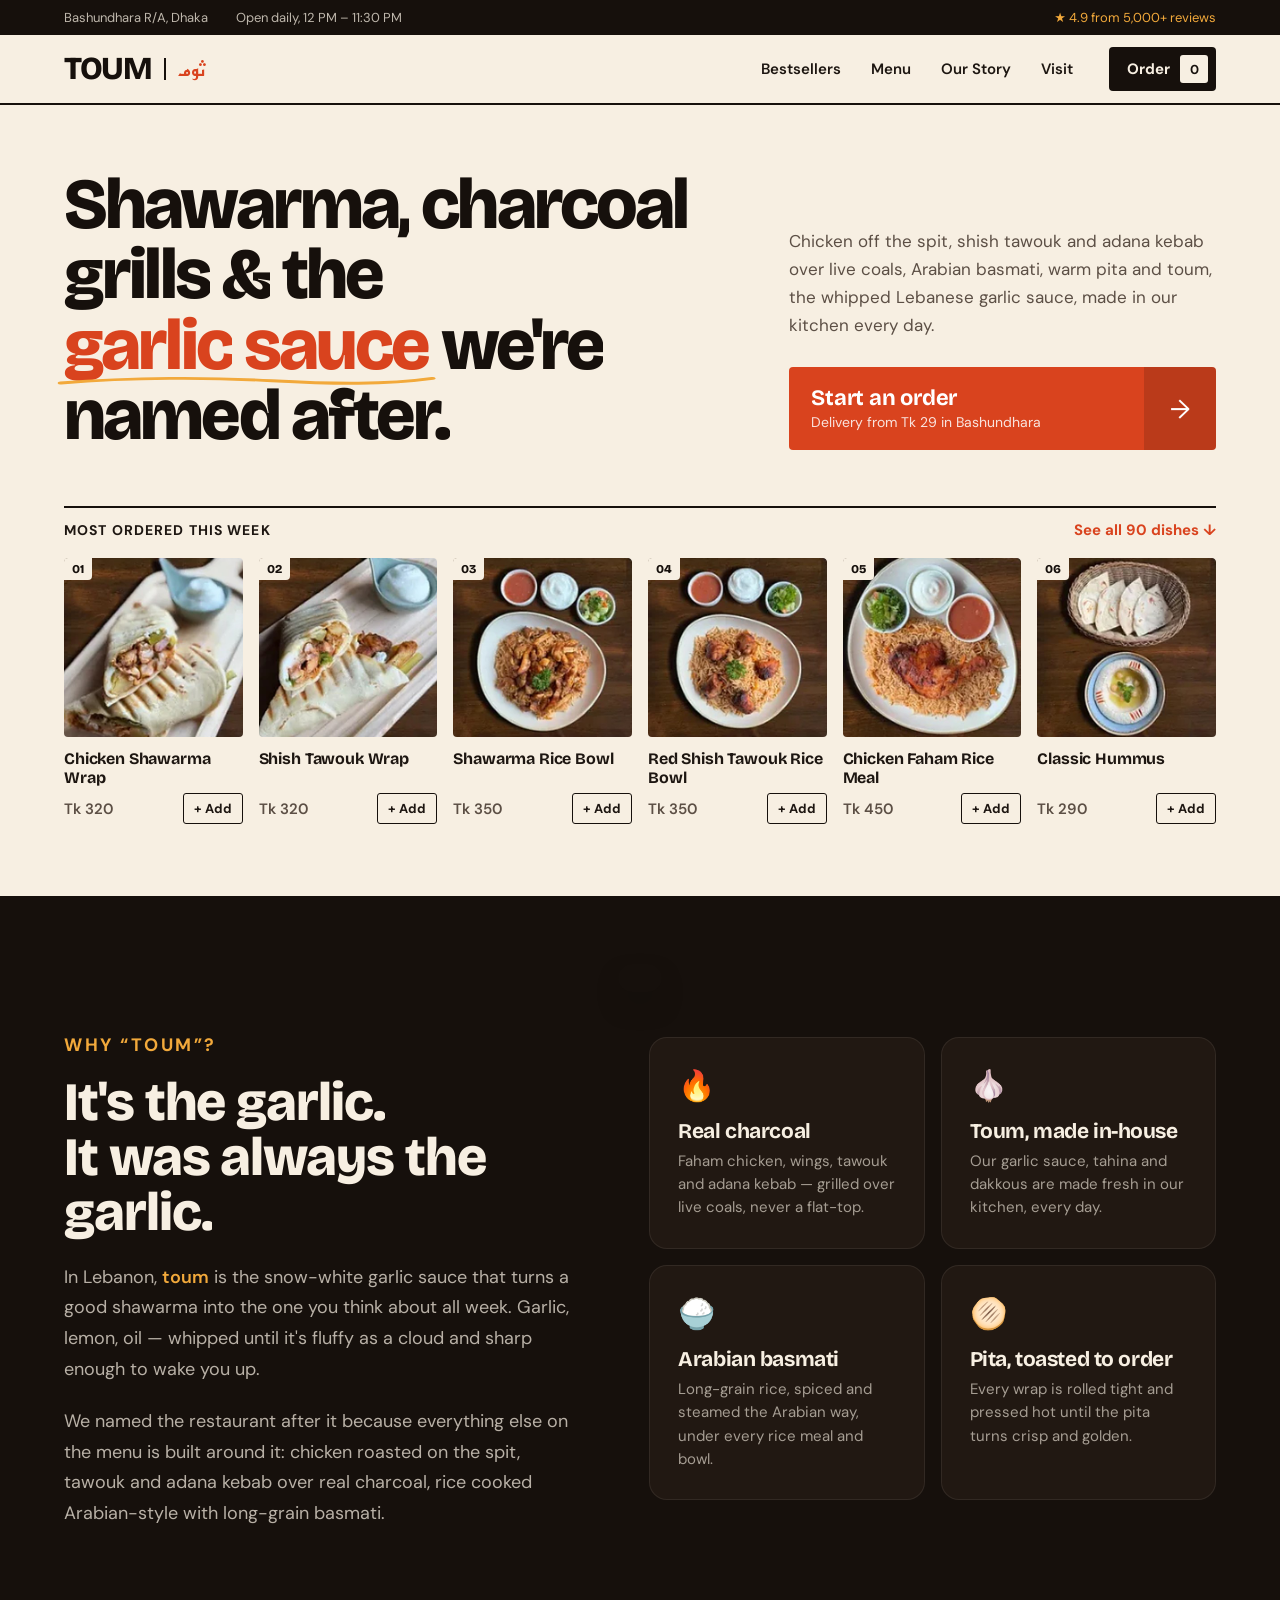
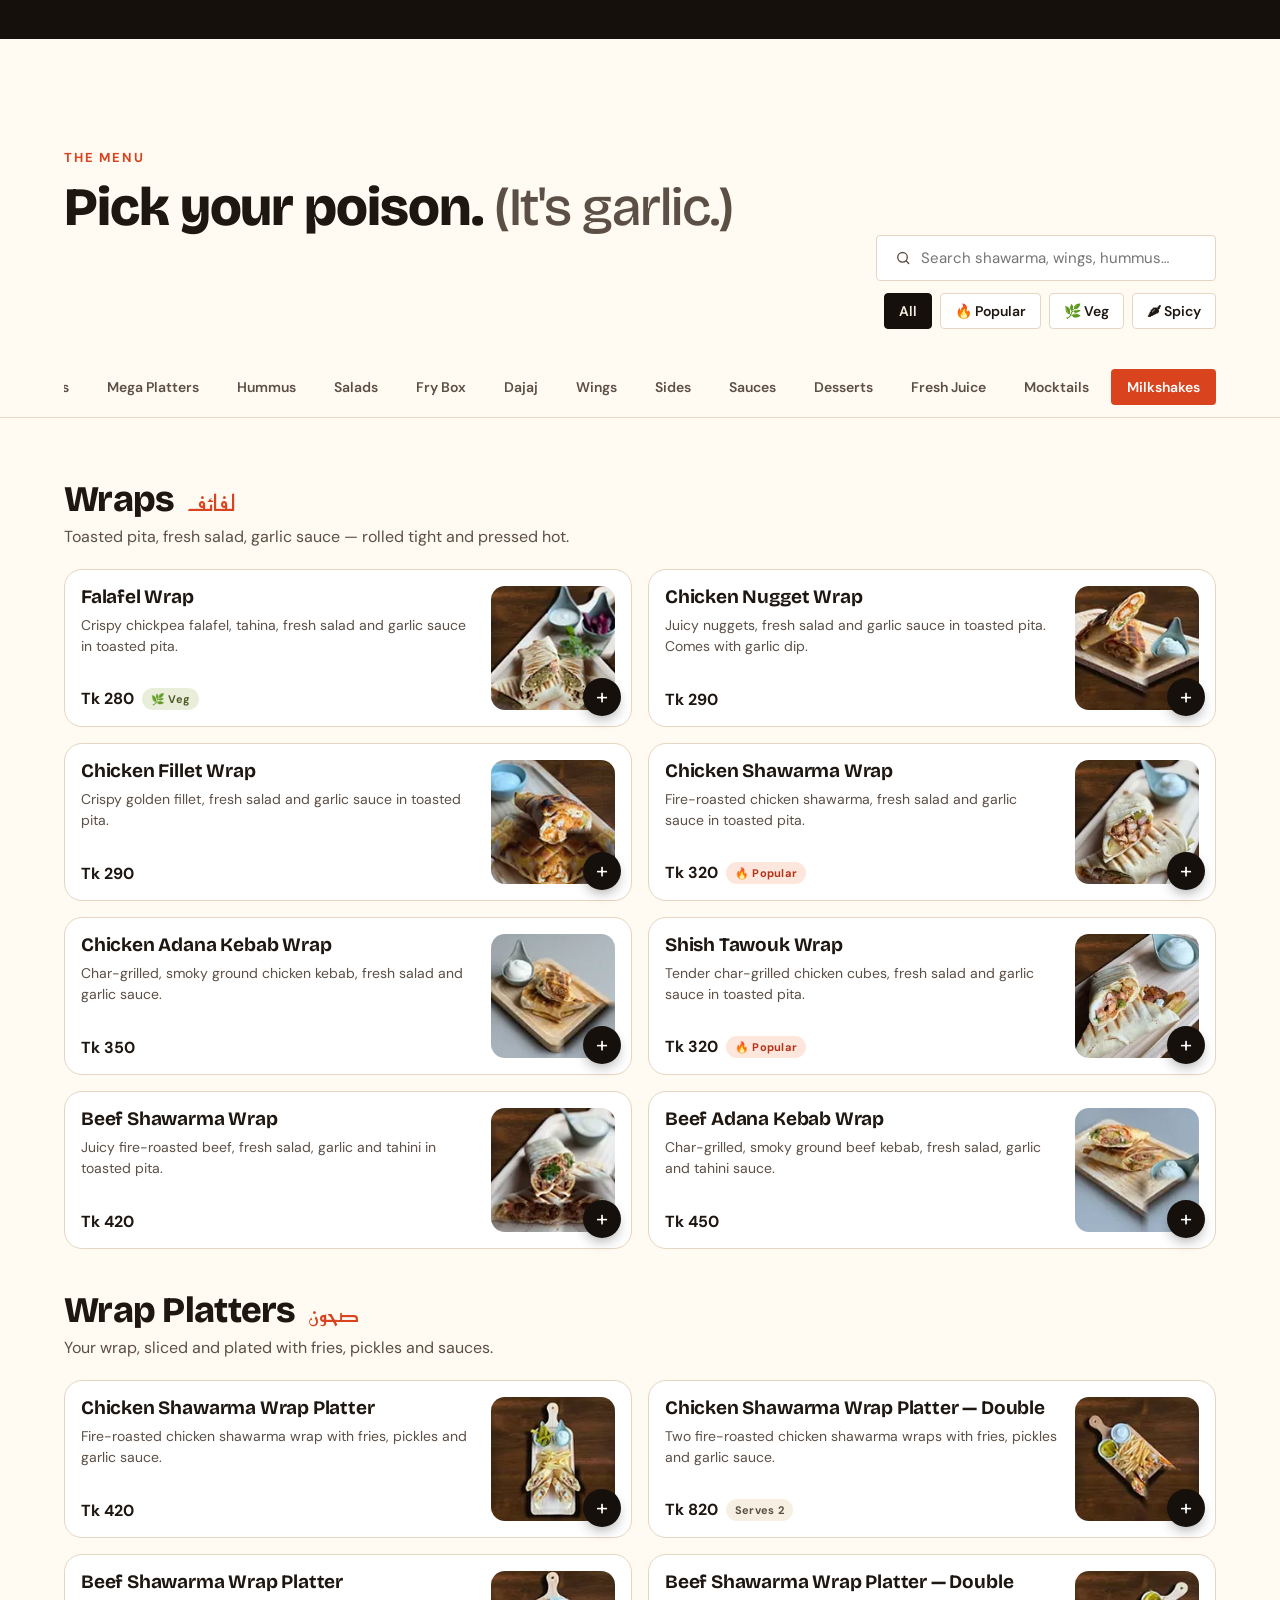
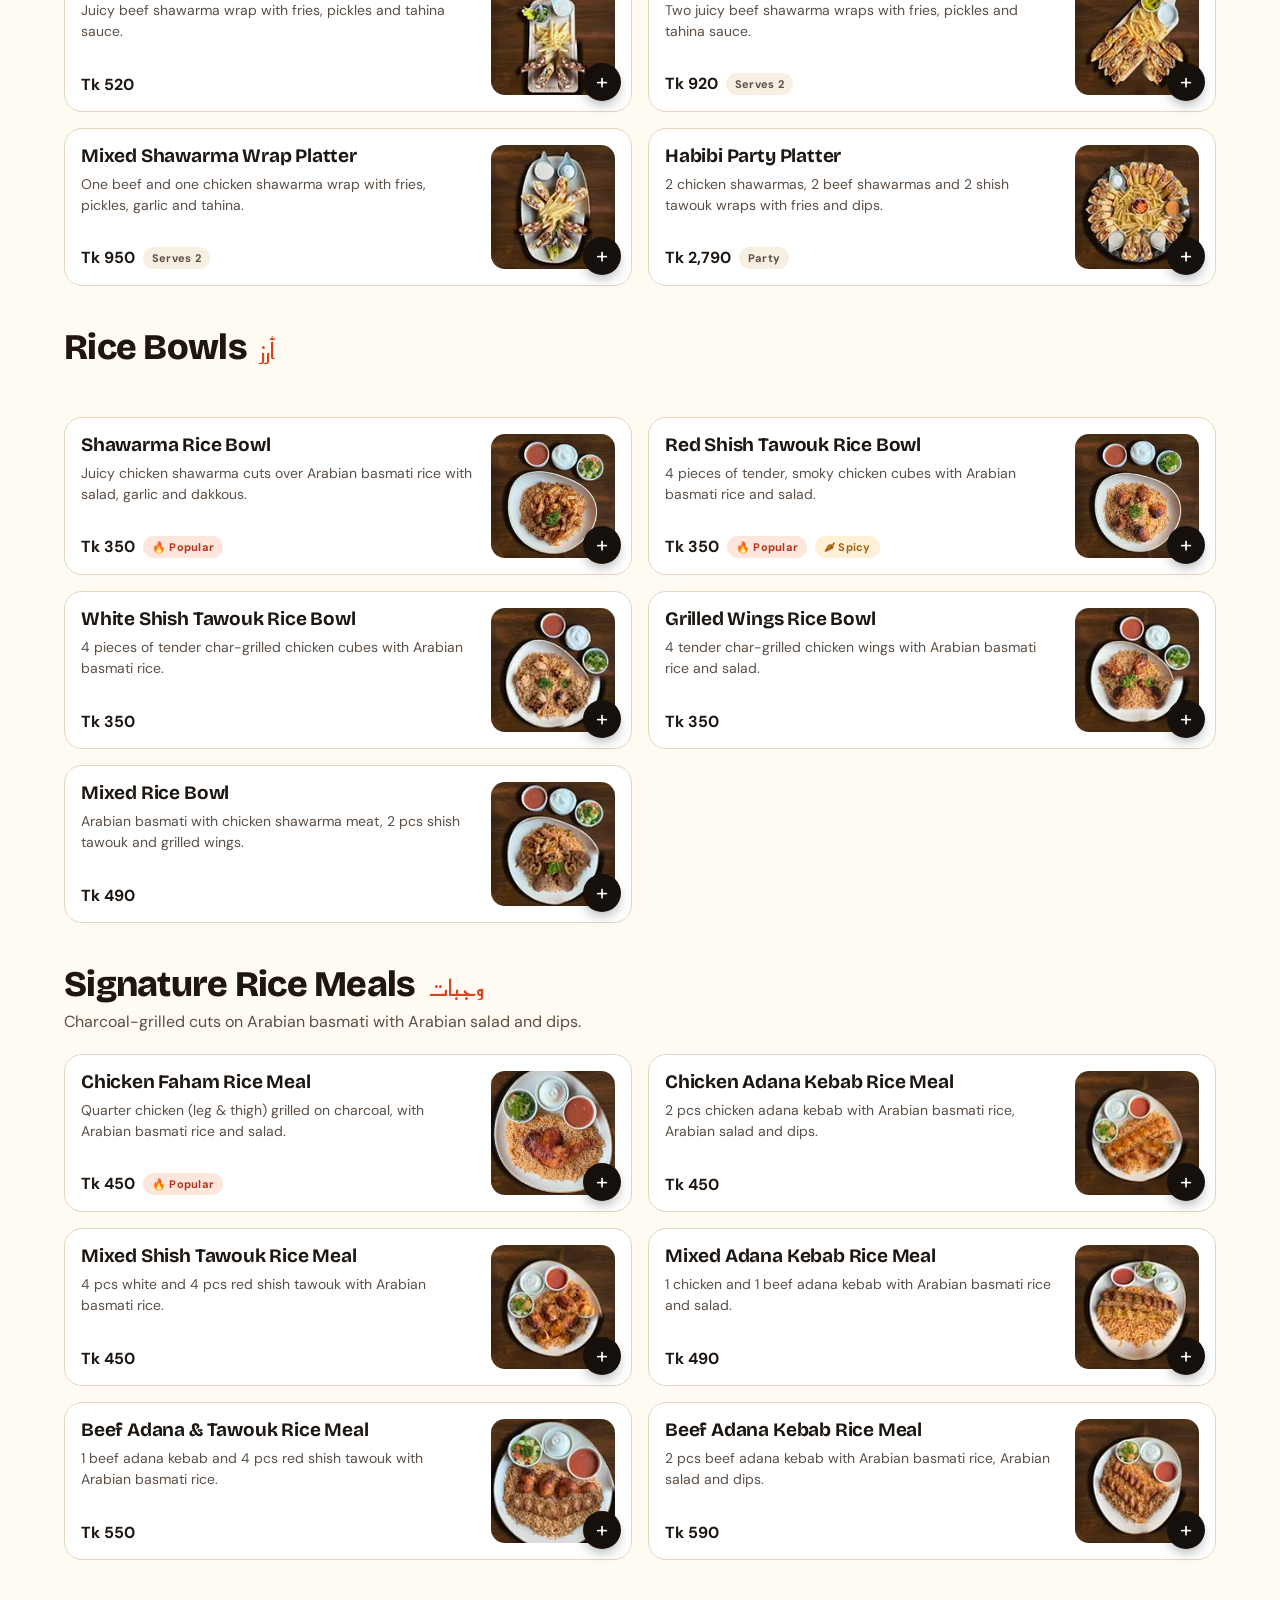
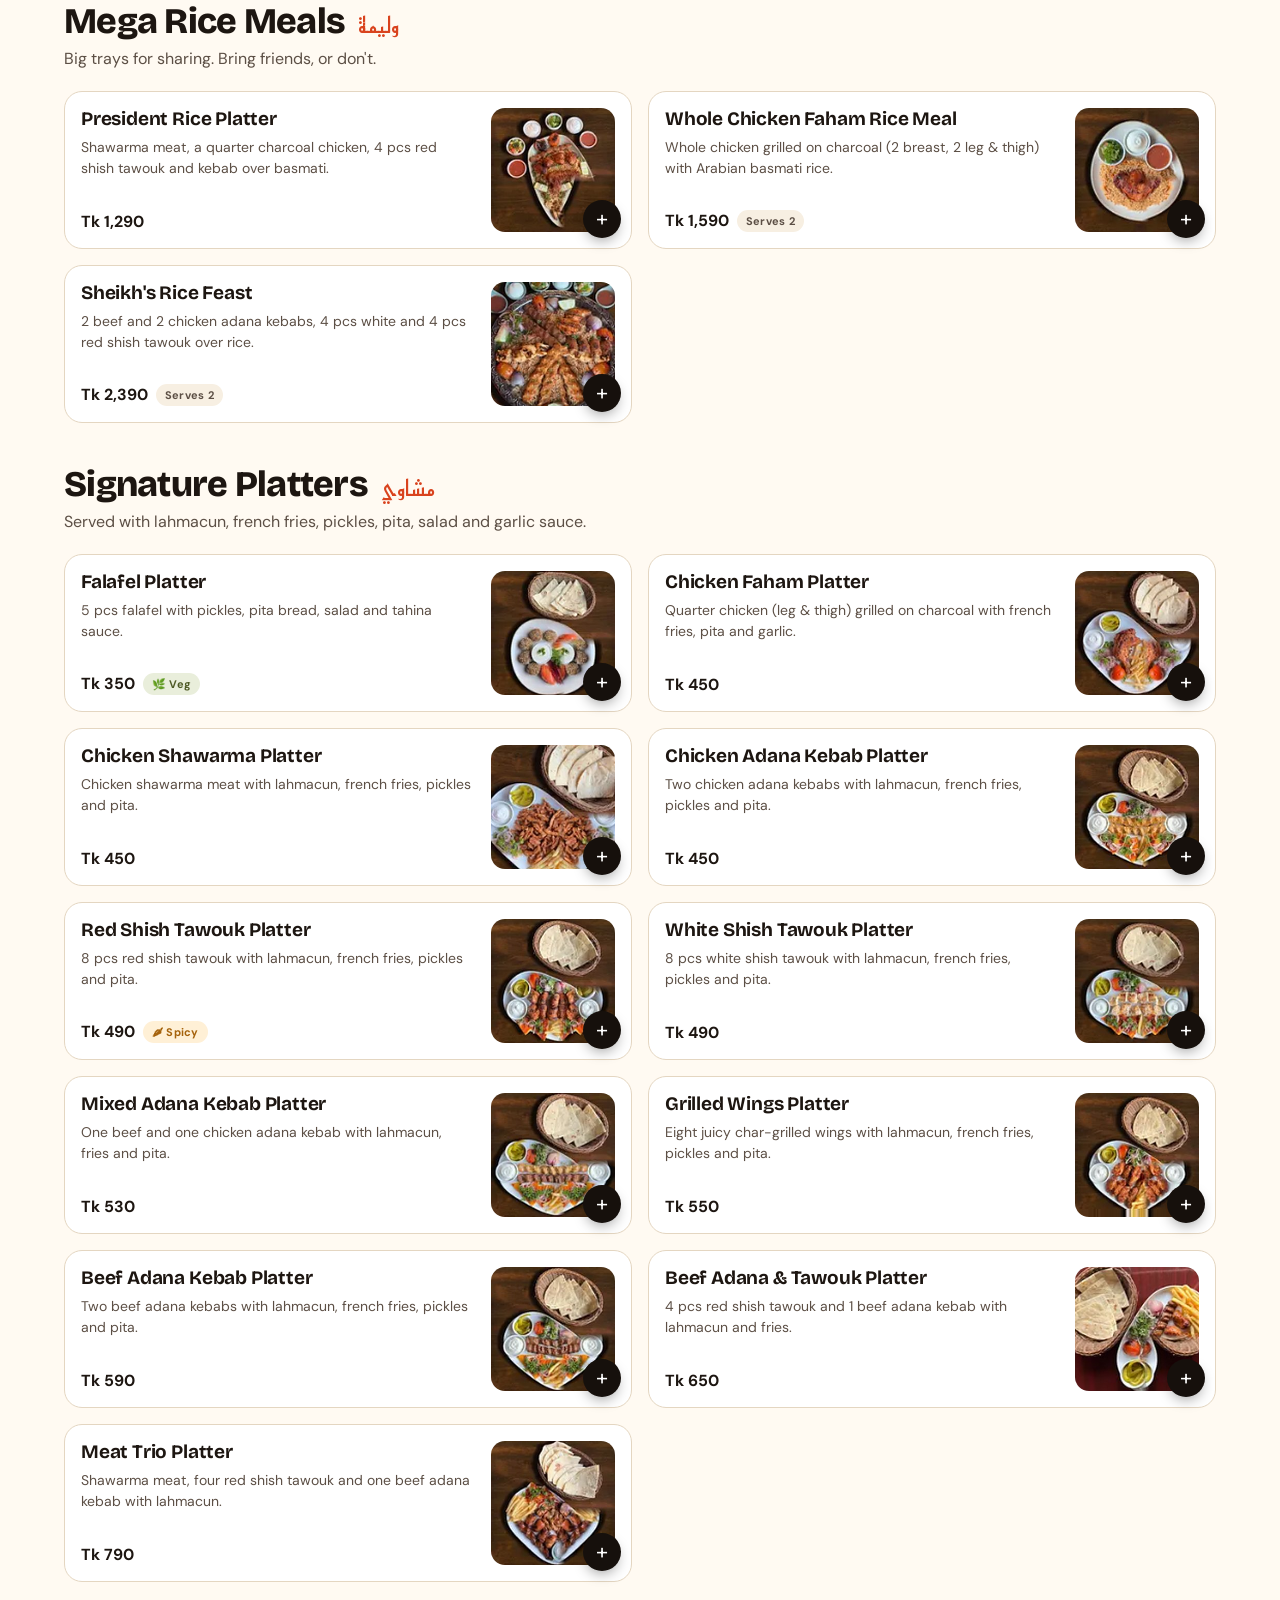
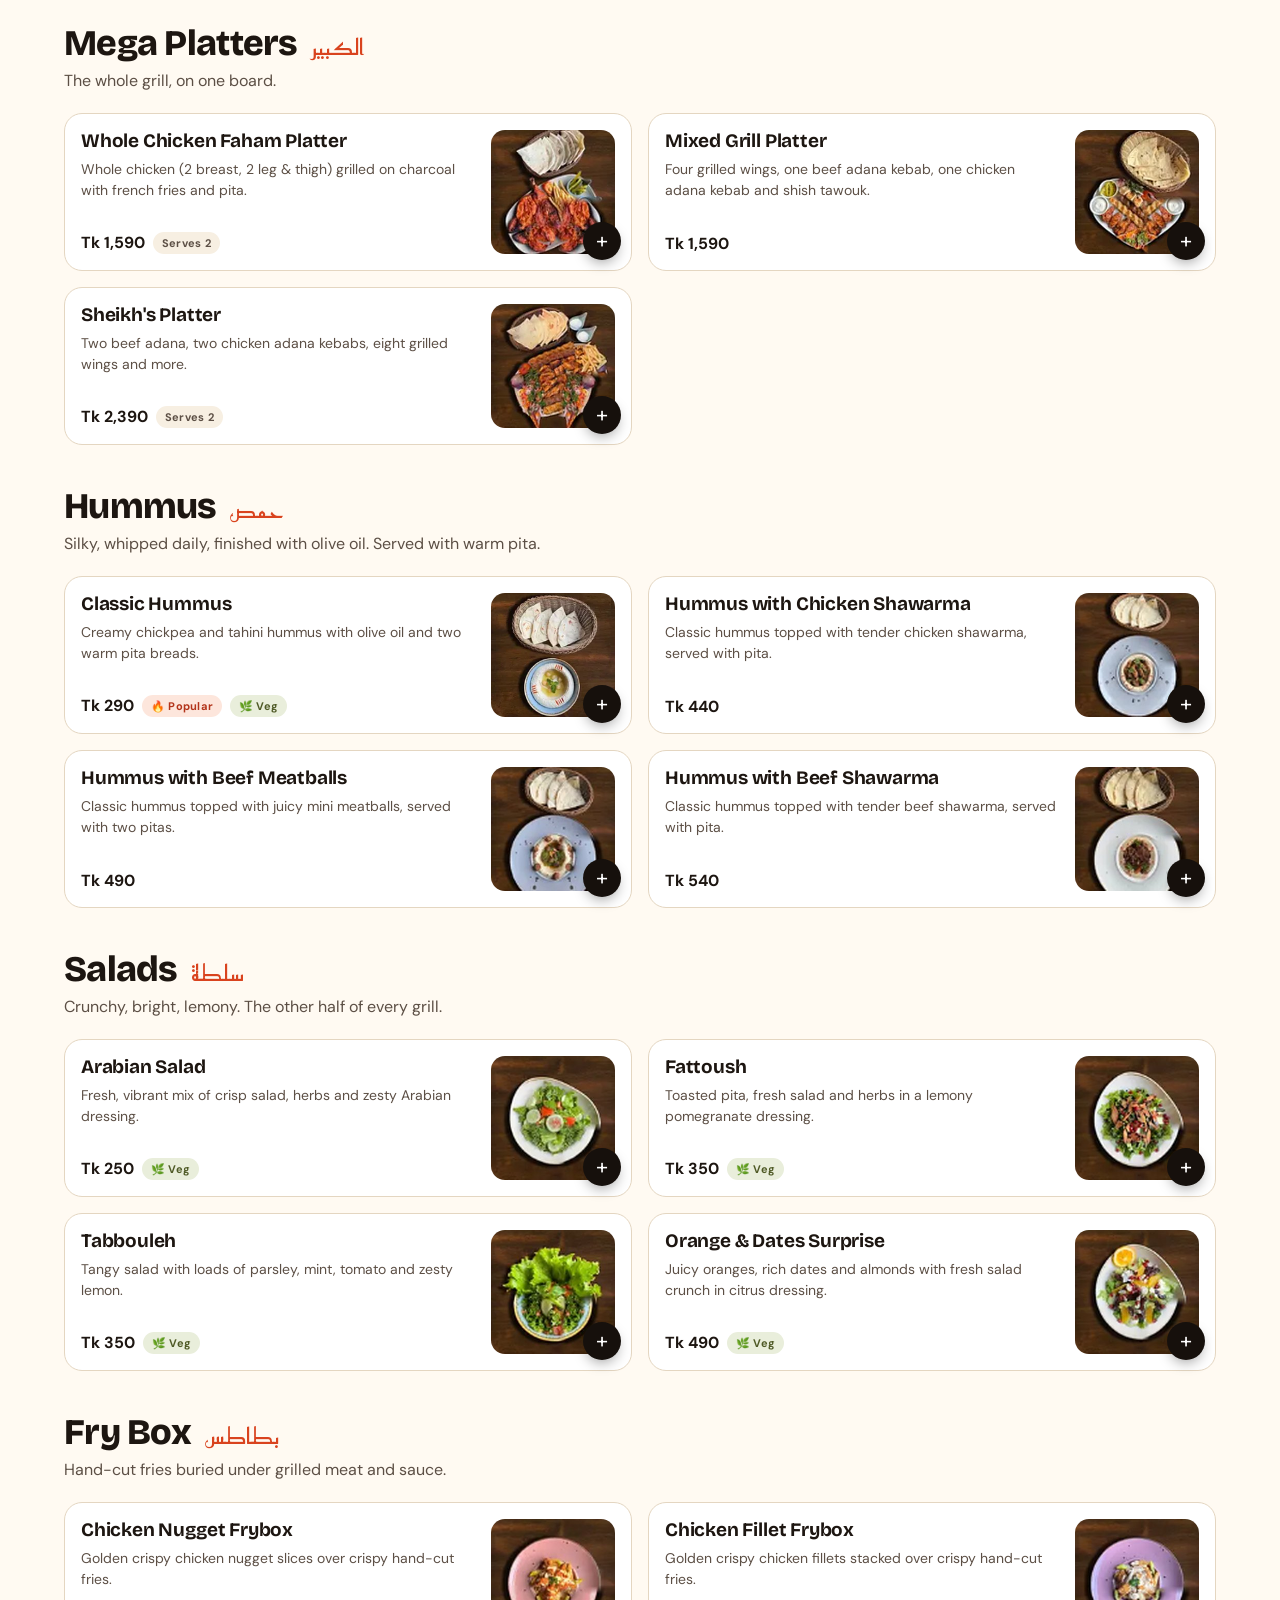
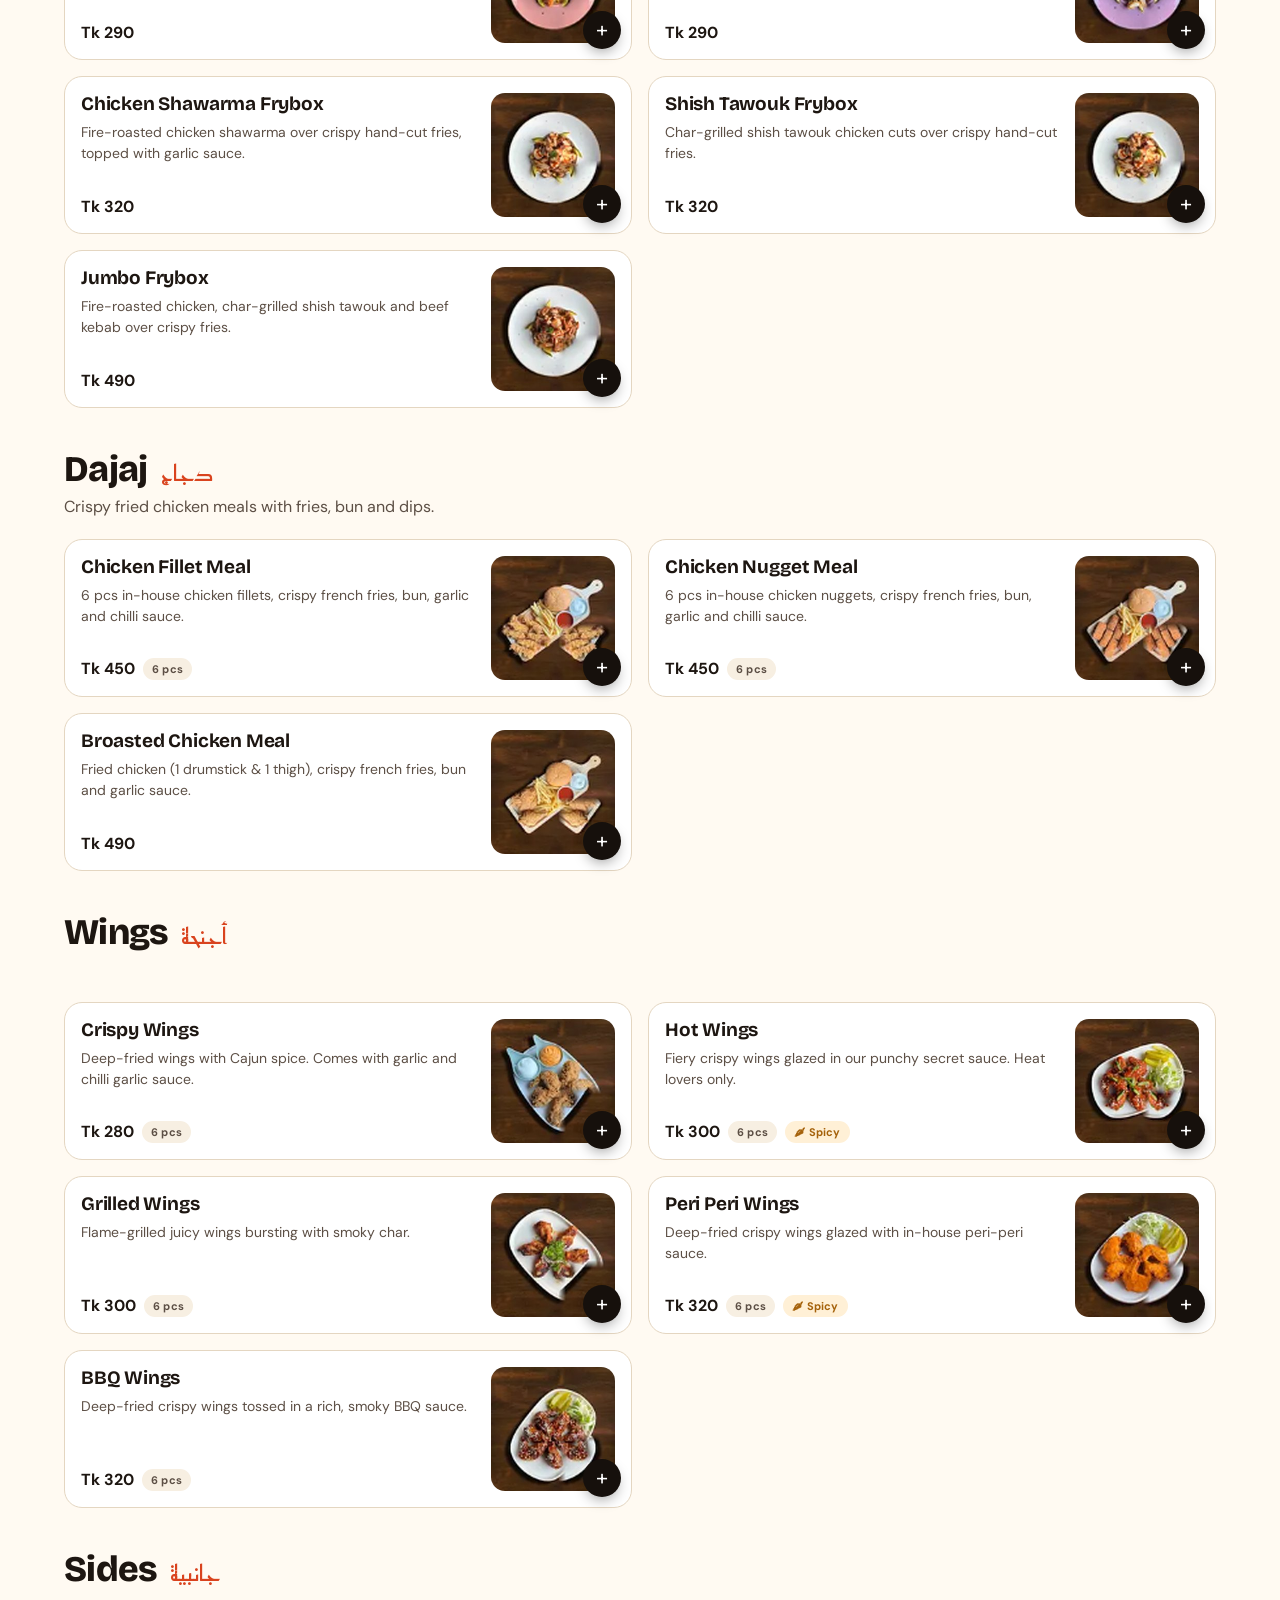
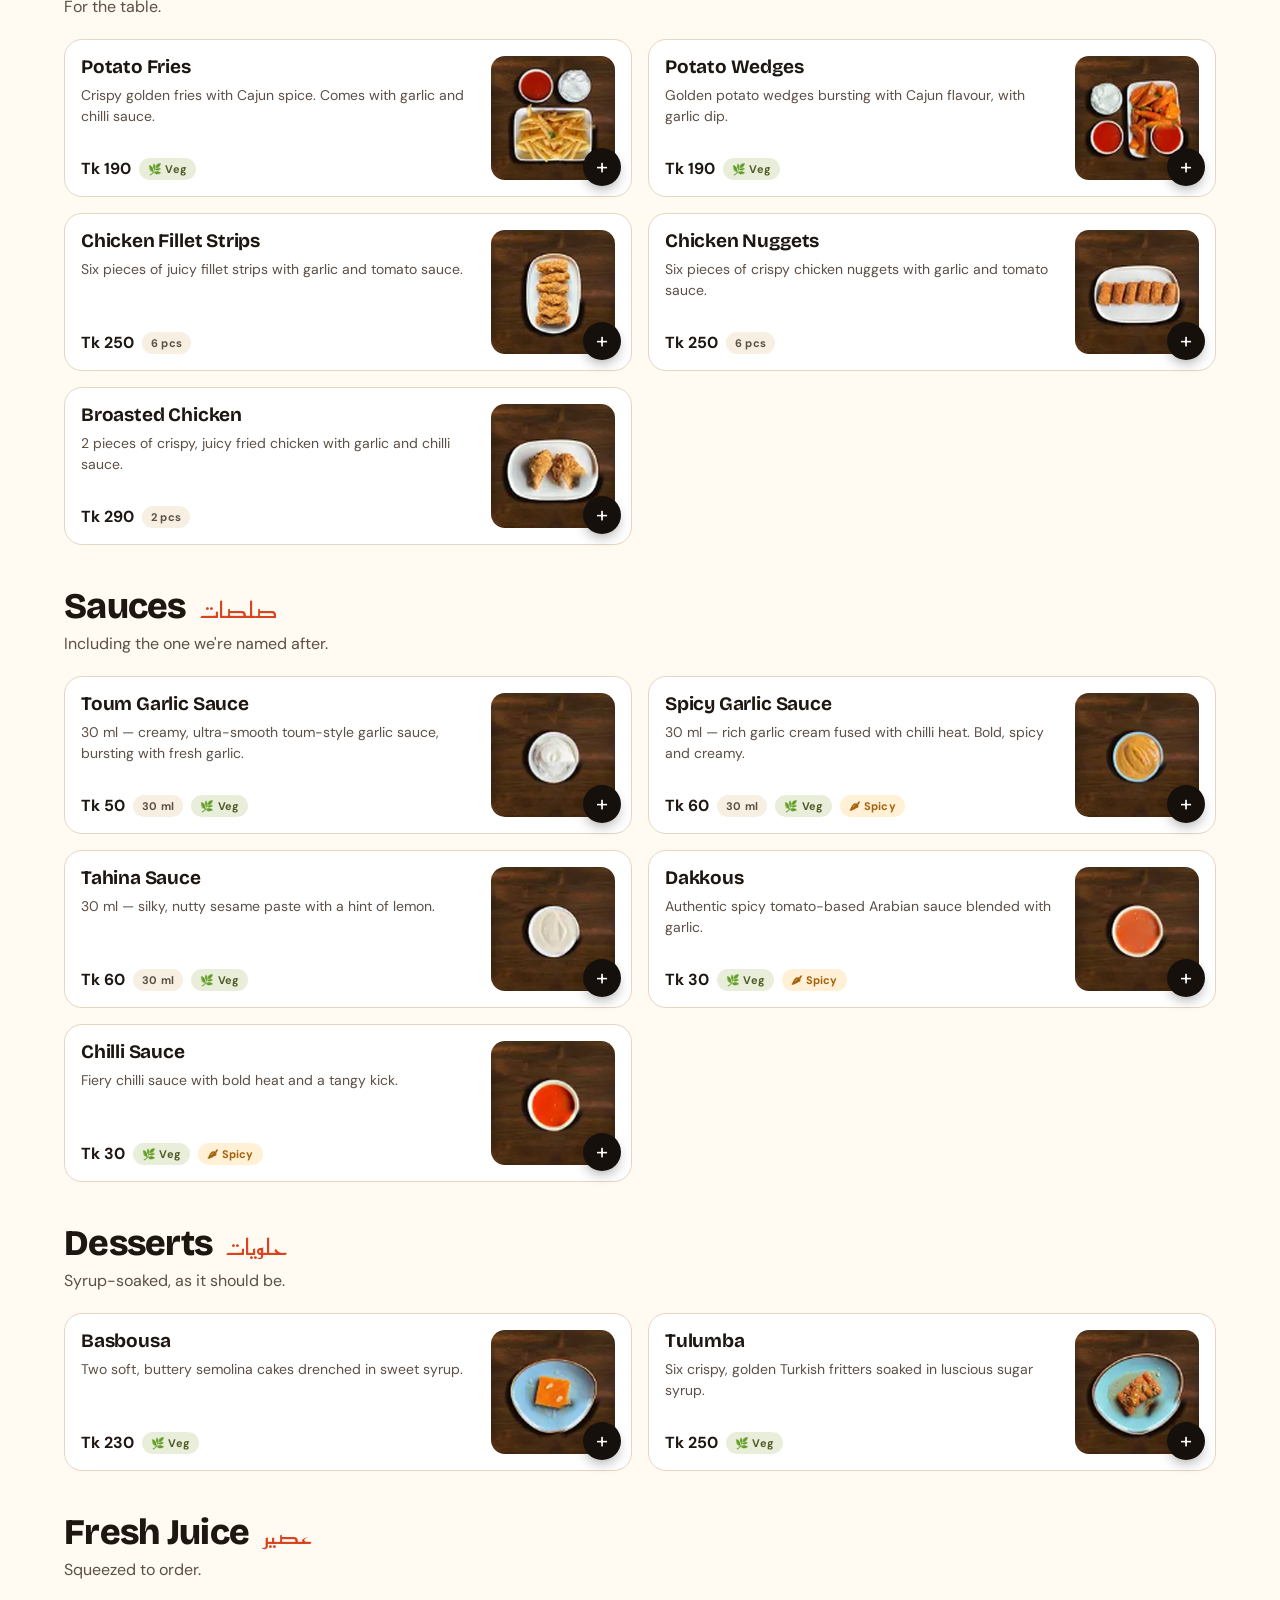
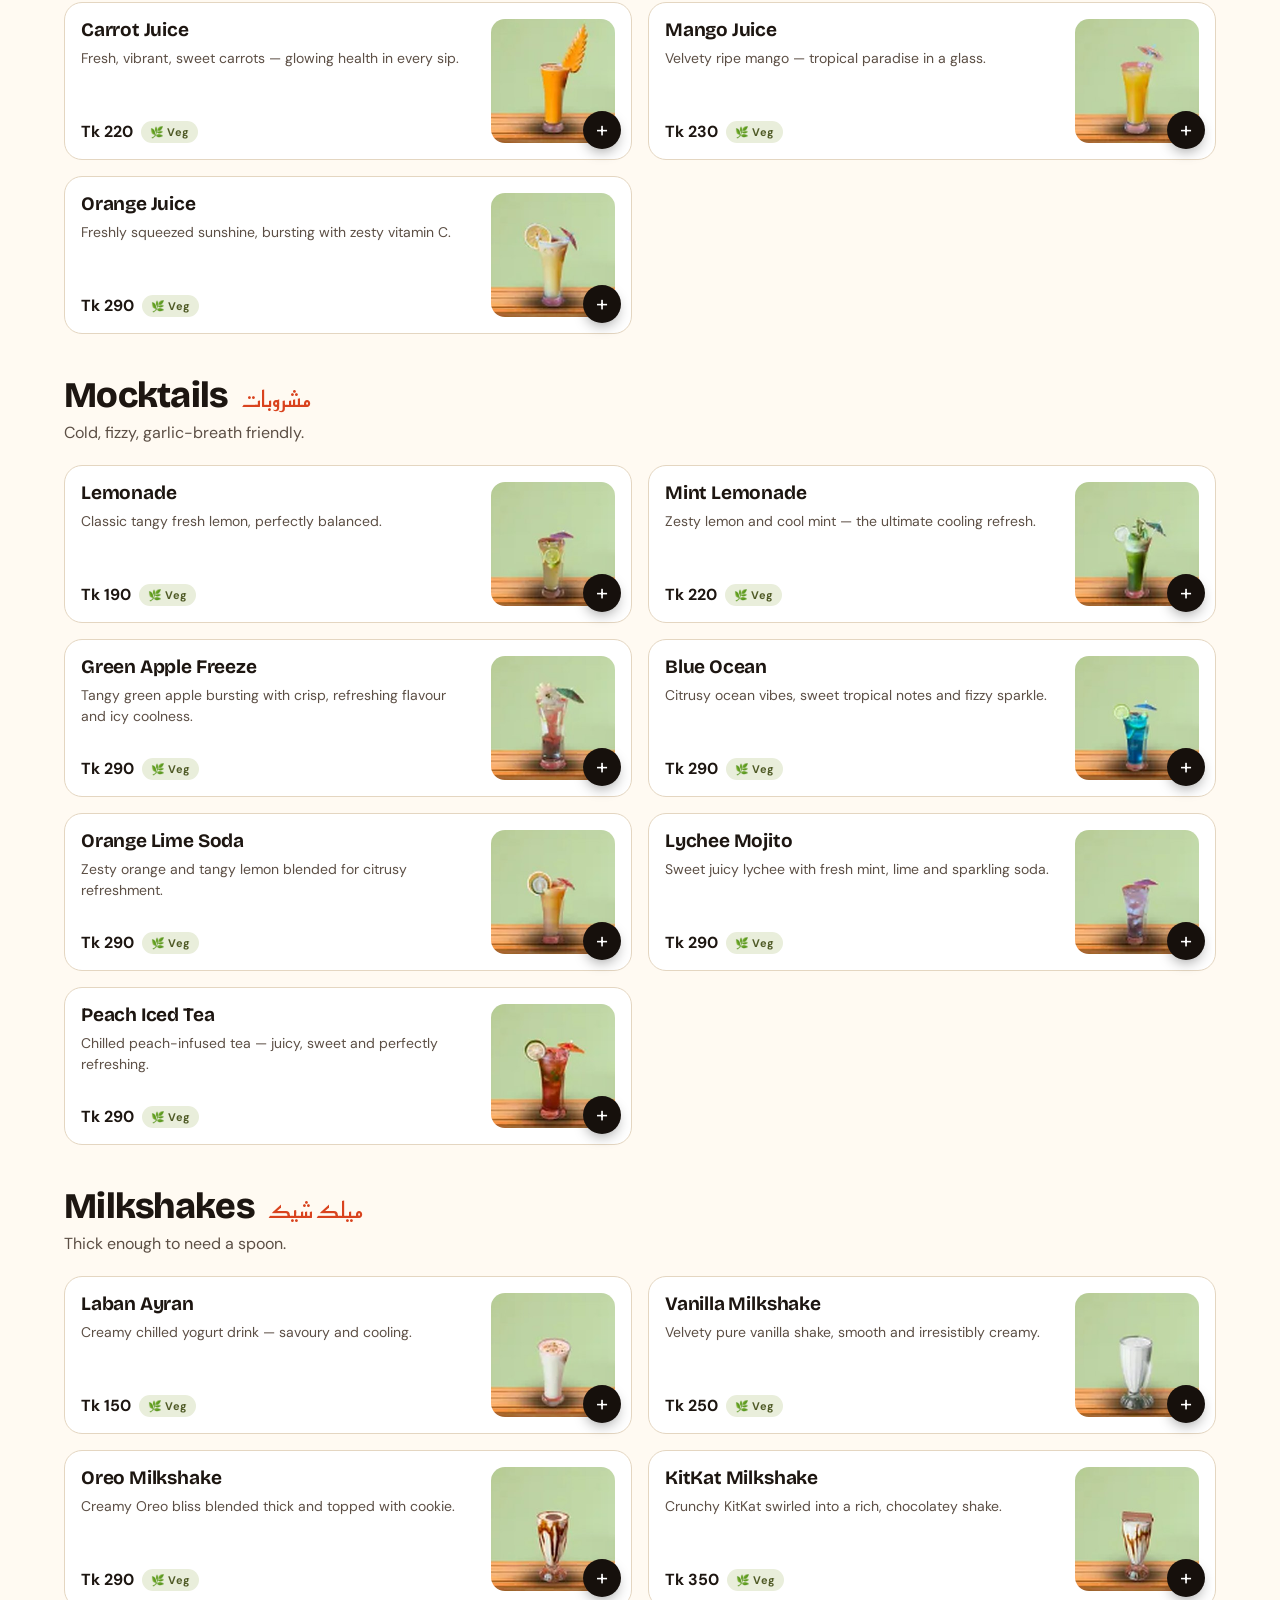
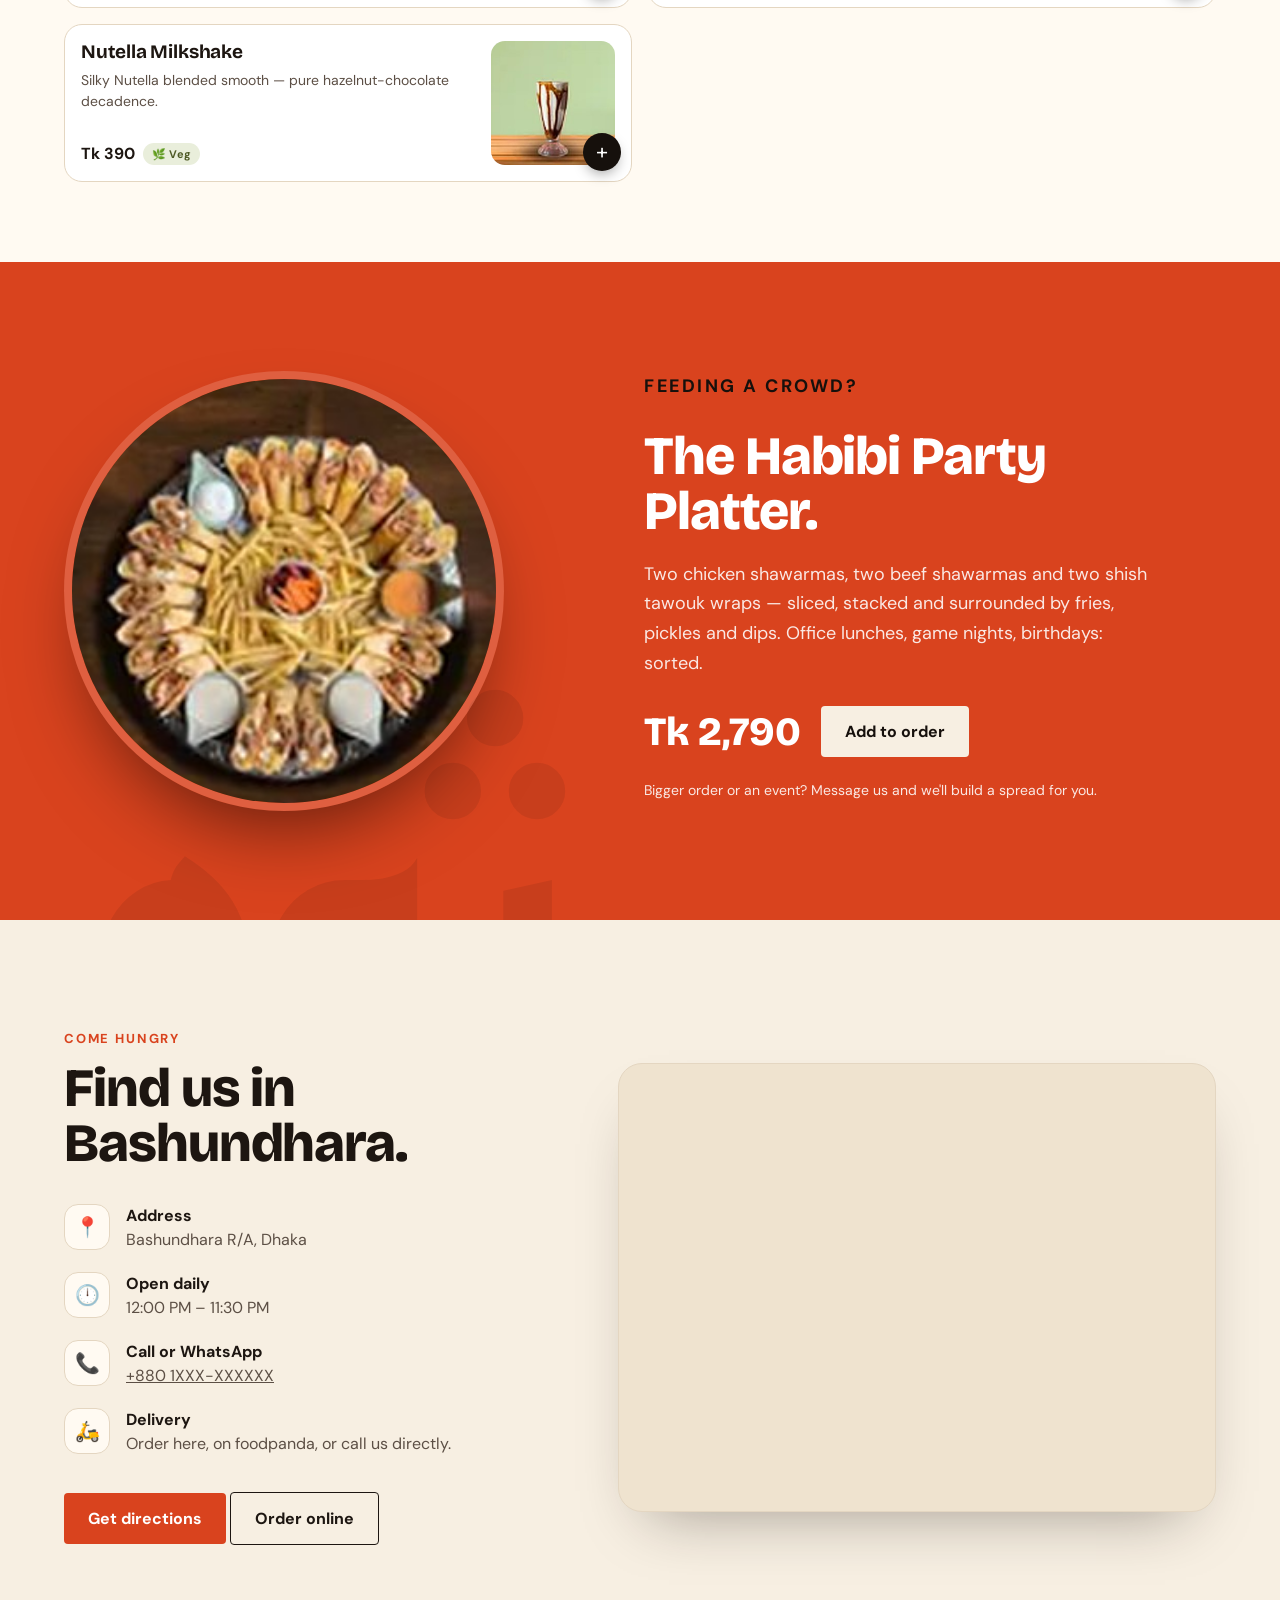
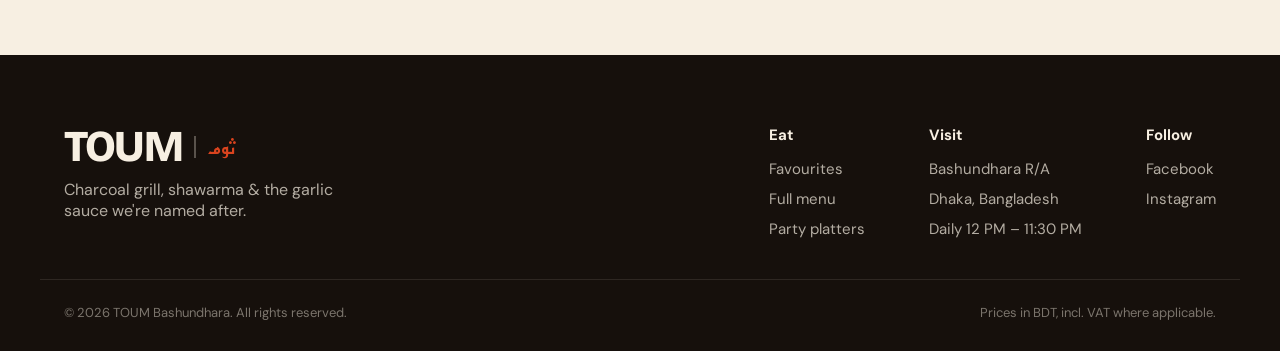
==== index.html @ 72c7e112 "TOUM Bashundhara demo website Co-Authored-By: Claude Opus 5.5 <noreply@anthropic.com>" ====
<!doctype html>
<html lang="en">
<head>
<meta charset="utf-8">
<meta name="viewport" content="width=device-width, initial-scale=1">
<title>TOUM — Charcoal Grill & Shawarma · Bashundhara</title>
<meta name="description" content="TOUM Bashundhara — charcoal-grilled shawarma, shish tawouk, adana kebab, faham chicken and the garlic sauce we're named after. Order online.">
<meta name="theme-color" content="#16100c">
<link rel="icon" href="data:image/svg+xml,%3Csvg xmlns='http://www.w3.org/2000/svg' viewBox='0 0 64 64'%3E%3Crect width='64' height='64' rx='14' fill='%2316100c'/%3E%3Ctext x='32' y='44' font-family='Arial Black,Arial' font-weight='900' font-size='34' text-anchor='middle' fill='%23f7efe2'%3ET%3C/text%3E%3Ccircle cx='47' cy='18' r='6' fill='%23d9431e'/%3E%3C/svg%3E">
<link rel="preconnect" href="https://fonts.googleapis.com">
<link rel="preconnect" href="https://fonts.gstatic.com" crossorigin>
<link href="https://fonts.googleapis.com/css2?family=Bricolage+Grotesque:opsz,wght@12..96,500;12..96,700;12..96,800&family=DM+Sans:wght@400;500;600;700&family=Reem+Kufi:wght@500;700&display=swap" rel="stylesheet">
<link rel="stylesheet" href="style.css">
</head>
<body>

<!-- ============ NAV ============ -->
<div class="topstrip">
  <div class="wrap ts-in">
    <span>Bashundhara R/A, Dhaka</span>
    <span>Open daily, 12 PM – 11:30 PM</span>
    <span class="ts-r">★ 4.9 from 5,000+ reviews</span>
  </div>
</div>
<header class="nav" id="nav">
  <div class="wrap nav-in">
    <a href="#top" class="logo" aria-label="TOUM home">
      <span class="logo-word">TOUM</span>
      <span class="logo-ar">ثوم</span>
    </a>
    <nav class="nav-links" aria-label="Main">
      <a href="#popular">Bestsellers</a>
      <a href="#menu">Menu</a>
      <a href="#story">Our Story</a>
      <a href="#visit">Visit</a>
    </nav>
    <button class="cart-btn" id="cartOpen" aria-label="Open order">
      Order <span class="cart-count" id="cartCount">0</span>
    </button>
  </div>
</header>

<main id="top">
<!-- ============ HERO ============ -->
<section class="hero">
  <div class="wrap">
    <div class="hero-grid">
      <h1>Shawarma, charcoal grills &amp; the <span class="hl">garlic sauce</span> we're named&nbsp;after.</h1>
      <div class="hero-side">
        <p>Chicken off the spit, shish tawouk and adana kebab over live coals, Arabian basmati, warm pita and toum, the whipped Lebanese garlic sauce, made in our kitchen every day.</p>
        <a href="#menu" class="order-block">
          <span><b>Start an order</b><small>Delivery from Tk 29 in Bashundhara</small></span>
          <span class="arr" aria-hidden="true">→</span>
        </a>
      </div>
    </div>
  </div>
  <div class="wrap" id="popular">
    <div class="strip-head">
      <span>Most ordered this week</span>
      <a href="#menu">See all 90 dishes ↓</a>
    </div>
    <div class="strip" id="popGrid"></div>
  </div>
</section>

<!-- ============ STORY ============ -->
<section class="section dark story" id="story">
  <div class="wrap story-in">
    <div class="story-copy">
      <p class="kicker light">Why “Toum”?</p>
      <h2>It's the garlic.<br>It was always the garlic.</h2>
      <p>In Lebanon, <em>toum</em> is the snow-white garlic sauce that turns a good shawarma into the one you think about all week. Garlic, lemon, oil — whipped until it's fluffy as a cloud and sharp enough to wake you up.</p>
      <p>We named the restaurant after it because everything else on the menu is built around it: chicken roasted on the spit, tawouk and adana kebab over real charcoal, rice cooked Arabian-style with long-grain basmati.</p>
    </div>
    <div class="pillars">
      <div class="pillar">
        <div class="pillar-ic">🔥</div>
        <h3>Real charcoal</h3>
        <p>Faham chicken, wings, tawouk and adana kebab — grilled over live coals, never a flat-top.</p>
      </div>
      <div class="pillar">
        <div class="pillar-ic">🧄</div>
        <h3>Toum, made in-house</h3>
        <p>Our garlic sauce, tahina and dakkous are made fresh in our kitchen, every day.</p>
      </div>
      <div class="pillar">
        <div class="pillar-ic">🍚</div>
        <h3>Arabian basmati</h3>
        <p>Long-grain rice, spiced and steamed the Arabian way, under every rice meal and bowl.</p>
      </div>
      <div class="pillar">
        <div class="pillar-ic">🫓</div>
        <h3>Pita, toasted to order</h3>
        <p>Every wrap is rolled tight and pressed hot until the pita turns crisp and golden.</p>
      </div>
    </div>
  </div>
</section>

<!-- ============ MENU ============ -->
<section class="section menu-sec" id="menu">
  <div class="wrap">
    <div class="sec-head menu-head">
      <div>
        <p class="kicker">The menu</p>
        <h2>Pick your poison. <span class="muted">(It's garlic.)</span></h2>
      </div>
      <div class="menu-tools">
        <label class="search">
          <svg viewBox="0 0 24 24" width="18" height="18" fill="none" stroke="currentColor" stroke-width="2" stroke-linecap="round"><circle cx="11" cy="11" r="7"/><path d="m20 20-3.5-3.5"/></svg>
          <input id="search" type="search" placeholder="Search shawarma, wings, hummus…" autocomplete="off">
        </label>
        <div class="filters" role="group" aria-label="Filter">
          <button class="chip on" data-f="all">All</button>
          <button class="chip" data-f="p">🔥 Popular</button>
          <button class="chip" data-f="v">🌿 Veg</button>
          <button class="chip" data-f="s">🌶 Spicy</button>
        </div>
      </div>
    </div>
  </div>
  <div class="cat-bar" id="catBar"><div class="wrap"><div class="cat-scroll" id="catScroll"></div></div></div>
  <div class="wrap">
    <div id="menuBody"></div>
    <p class="empty" id="empty" hidden>Nothing matches that. Try “shawarma” or “wings”.</p>
  </div>
</section>

<!-- ============ PARTY ============ -->
<section class="party">
  <div class="wrap party-in">
    <div class="party-img"><img src="img/menu/habibi-party-platter.jpg" alt="Habibi Party Platter with six sliced wraps and fries"></div>
    <div class="party-copy">
      <p class="kicker light">Feeding a crowd?</p>
      <h2>The Habibi Party Platter.</h2>
      <p>Two chicken shawarmas, two beef shawarmas and two shish tawouk wraps — sliced, stacked and surrounded by fries, pickles and dips. Office lunches, game nights, birthdays: sorted.</p>
      <div class="party-row">
        <span class="party-price">Tk 2,790</span>
        <button class="btn btn-cream" data-add="habibi-party-platter">Add to order</button>
      </div>
      <p class="party-note">Bigger order or an event? Message us and we'll build a spread for you.</p>
    </div>
  </div>
</section>

<!-- ============ VISIT ============ -->
<section class="section cream" id="visit">
  <div class="wrap visit-in">
    <div class="visit-copy">
      <p class="kicker">Come hungry</p>
      <h2>Find us in Bashundhara.</h2>
      <ul class="info">
        <li><span>📍</span><div><b>Address</b><br>Bashundhara R/A, Dhaka</div></li>
        <li><span>🕛</span><div><b>Open daily</b><br>12:00 PM – 11:30 PM</div></li>
        <li><span>📞</span><div><b>Call or WhatsApp</b><br><a href="tel:+8801XXXXXXXXX" class="ph">+880 1XXX-XXXXXX</a></div></li>
        <li><span>🛵</span><div><b>Delivery</b><br>Order here, on foodpanda, or call us directly.</div></li>
      </ul>
      <div class="hero-cta">
        <a class="btn btn-fire" href="https://www.google.com/maps/search/?api=1&query=TOUM+Bashundhara+Dhaka" target="_blank" rel="noopener">Get directions</a>
        <a class="btn btn-dark-ghost" href="#menu">Order online</a>
      </div>
    </div>
    <div class="map">
      <iframe title="TOUM Bashundhara on Google Maps" loading="lazy" referrerpolicy="no-referrer-when-downgrade" src="https://www.google.com/maps?q=TOUM+Bashundhara+Dhaka&output=embed"></iframe>
    </div>
  </div>
</section>
</main>

<!-- ============ FOOTER ============ -->
<footer class="footer">
  <div class="wrap foot-in">
    <div>
      <div class="logo big"><span class="logo-word">TOUM</span><span class="logo-ar">ثوم</span></div>
      <p class="foot-tag">Charcoal grill, shawarma & the garlic sauce we're named after.</p>
    </div>
    <div class="foot-cols">
      <div><b>Eat</b><a href="#popular">Favourites</a><a href="#menu">Full menu</a><a href="#menu" data-jump="wrap-platters">Party platters</a></div>
      <div><b>Visit</b><span>Bashundhara R/A</span><span>Dhaka, Bangladesh</span><span>Daily 12 PM – 11:30 PM</span></div>
      <div><b>Follow</b><a href="#" aria-label="Facebook">Facebook</a><a href="#" aria-label="Instagram">Instagram</a></div>
    </div>
  </div>
  <div class="wrap foot-base"><span>© <span id="yr"></span> TOUM Bashundhara. All rights reserved.</span><span>Prices in BDT, incl. VAT where applicable.</span></div>
</footer>

<!-- ============ ITEM MODAL ============ -->
<div class="modal" id="modal" hidden>
  <div class="modal-bg" data-close></div>
  <div class="modal-card" role="dialog" aria-modal="true" aria-labelledby="mName">
    <button class="x" data-close aria-label="Close">×</button>
    <img id="mImg" alt="">
    <div class="modal-body">
      <div class="m-tags" id="mTags"></div>
      <h3 id="mName"></h3>
      <p id="mDesc"></p>
      <div class="m-row">
        <div class="qty"><button id="mMinus" aria-label="Less">−</button><span id="mQty">1</span><button id="mPlus" aria-label="More">+</button></div>
        <button class="btn btn-fire grow" id="mAdd">Add · <span id="mTotal"></span></button>
      </div>
    </div>
  </div>
</div>

<!-- ============ CART DRAWER ============ -->
<div class="drawer" id="drawer" aria-hidden="true">
  <div class="drawer-bg" data-dclose></div>
  <aside class="drawer-panel" role="dialog" aria-label="Your order">
    <div class="d-head"><h3>Your order</h3><button class="x" data-dclose aria-label="Close">×</button></div>
    <div class="d-items" id="dItems"></div>
    <div class="d-foot">
      <div class="d-line"><span>Subtotal</span><span id="dSub">Tk 0</span></div>
      <div class="d-line muted"><span>Delivery</span><span>Tk 29</span></div>
      <div class="d-line total"><span>Total</span><span id="dTotal">Tk 0</span></div>
      <button class="btn btn-wa" id="waBtn">
        <svg viewBox="0 0 24 24" width="20" height="20" fill="currentColor"><path d="M12 2a10 10 0 0 0-8.6 15.1L2 22l5-1.3A10 10 0 1 0 12 2Zm0 18.2a8.2 8.2 0 0 1-4.2-1.2l-.3-.2-3 .8.8-2.9-.2-.3A8.2 8.2 0 1 1 12 20.2Zm4.5-6.1c-.2-.1-1.5-.7-1.7-.8-.2-.1-.4-.1-.6.1l-.8 1c-.1.2-.3.2-.5.1a6.7 6.7 0 0 1-3.3-2.9c-.3-.4.3-.4.7-1.4.1-.2 0-.3 0-.4l-.8-1.8c-.2-.5-.4-.4-.6-.4h-.5a1 1 0 0 0-.7.3 3 3 0 0 0-.9 2.2c0 1.3.9 2.5 1 2.7.1.2 1.8 2.8 4.4 3.9 1.6.7 2.3.8 3.1.6.5-.1 1.5-.6 1.7-1.2.2-.6.2-1.1.2-1.2-.1-.1-.3-.2-.5-.3Z"/></svg>
        Send order on WhatsApp
      </button>
      <p class="d-note">Opens WhatsApp with your order pre-filled. We confirm and deliver.</p>
    </div>
  </aside>
</div>

<button class="fab" id="fab" hidden aria-label="View order"><span id="fabCount">0</span> items · <b id="fabTotal">Tk 0</b> <span aria-hidden="true">→</span></button>
<div class="toast" id="toast" role="status" aria-live="polite"></div>

<script src="menu.js"></script>
<script src="app.js"></script>
<script src="anim.js"></script>
</body>
</html>
---- style.css ----
:root{
  --char:#16100c; --char-2:#211812; --char-3:#2d211a;
  --cream:#f7efe2; --cream-2:#efe3cf; --paper:#fffaf2;
  --fire:#d9431e; --fire-2:#f0612f; --saffron:#f2a93b; --olive:#6f7d3c;
  --ink:#1d1611; --ink-2:#5c4f45; --line:#e4d6c1;
  --display:"Bricolage Grotesque",system-ui,sans-serif;
  --body:"DM Sans",system-ui,sans-serif;
  --ar:"Reem Kufi",serif;
  --r:18px;
}
*{box-sizing:border-box;margin:0;padding:0}
html{scroll-behavior:smooth;scroll-padding-top:140px}
body{font-family:var(--body);color:var(--ink);background:var(--paper);-webkit-font-smoothing:antialiased;overflow-x:hidden}
img{display:block;max-width:100%}
a{color:inherit}
button{font:inherit;cursor:pointer;border:0;background:none;color:inherit}
.wrap{max-width:1200px;margin:0 auto;padding:0 24px}
h1,h2,h3{font-family:var(--display);letter-spacing:-.02em;line-height:1.02}
h2{font-size:clamp(32px,4.4vw,54px);font-weight:800}
.muted{color:var(--ink-2);font-weight:500}
.kicker{font-weight:700;font-size:13px;letter-spacing:.14em;text-transform:uppercase;color:var(--fire);margin-bottom:14px}
.kicker.light{color:var(--saffron)}
.section{padding:110px 0}
.cream{background:var(--cream)}
.dark{background:var(--char);color:var(--cream)}

/* buttons */
.btn{display:inline-flex;align-items:center;justify-content:center;gap:10px;padding:15px 24px;border-radius:4px;font-weight:700;font-size:16px;text-decoration:none;transition:transform .2s,background .2s,box-shadow .2s;white-space:nowrap}
.btn-fire{background:var(--fire);color:#fff}
.btn-fire:hover{background:var(--fire-2)}
.btn-ghost{border:1.5px solid rgba(247,239,226,.3);color:var(--cream)}
.btn-ghost:hover{border-color:var(--cream)}
.btn-dark-ghost{border:1.5px solid var(--ink);color:var(--ink)}
.btn-cream{background:var(--cream);color:var(--char)}
.btn-wa{background:#1fae58;color:#fff;width:100%}
.btn-wa:hover{background:#25c464}
.btn-wa:disabled{opacity:.4;transform:none;cursor:not-allowed}

/* ---------- TOP STRIP + NAV ---------- */
.topstrip{background:var(--char);color:rgba(247,239,226,.75);font-size:13px}
.ts-in{display:flex;gap:28px;padding-top:9px;padding-bottom:9px}
.ts-r{margin-left:auto;color:var(--saffron)}
.nav{position:sticky;top:0;z-index:50;background:var(--cream);border-bottom:2px solid var(--char)}
.nav-in{display:flex;align-items:center;gap:36px;height:68px}
.logo{display:flex;align-items:center;gap:12px;text-decoration:none;color:var(--char)}
.logo-word{font-family:var(--display);font-weight:800;font-size:32px;letter-spacing:-.04em;line-height:1}
.logo-ar{font-family:var(--ar);font-size:22px;color:var(--fire);line-height:1;padding-left:12px;border-left:2px solid var(--char)}
.footer .logo{color:var(--cream)}
.footer .logo-ar{border-color:rgba(247,239,226,.3)}
.nav-links{display:flex;gap:30px;margin-left:auto}
.nav-links a{text-decoration:none;font-weight:600;font-size:15px;color:var(--ink)}
.nav-links a:hover{color:var(--fire)}
.cart-btn{display:flex;align-items:center;gap:10px;background:var(--char);color:var(--cream);height:44px;padding:0 8px 0 18px;border-radius:4px;font-weight:700;font-size:15px}
.cart-btn:hover{background:var(--fire)}
.cart-count{background:var(--cream);color:var(--char);min-width:28px;height:28px;border-radius:3px;display:grid;place-items:center;font-size:13px;padding:0 6px}
.cart-count.bump{animation:bump .4s}
@keyframes bump{50%{transform:scale(1.3)}}

/* ---------- HERO ---------- */
.hero{background:var(--cream);padding:64px 0 72px;border-bottom:2px solid var(--char)}
.hero-grid{display:grid;grid-template-columns:1.55fr 1fr;gap:64px;align-items:end;padding-bottom:56px}
.hero h1{font-size:clamp(40px,5.6vw,80px);font-weight:800;letter-spacing:-.04em;line-height:.98;color:var(--char)}
.hero h1 .hl{color:var(--fire)}
.hero-side p{font-size:17px;line-height:1.65;color:var(--ink-2);margin-bottom:28px}
.order-block{display:flex;align-items:stretch;text-decoration:none;background:var(--fire);color:#fff;border-radius:4px;overflow:hidden;transition:background .2s}
.order-block>span:first-child{flex:1;padding:18px 22px}
.order-block b{display:block;font-family:var(--display);font-size:22px;letter-spacing:-.01em}
.order-block small{font-size:14px;opacity:.85}
.order-block .arr{display:grid;place-items:center;width:72px;background:rgba(0,0,0,.14);font-size:26px;transition:width .2s}
.order-block:hover{background:#c23a18}
.order-block:hover .arr{width:84px}

.strip-head{display:flex;justify-content:space-between;align-items:baseline;border-top:2px solid var(--char);padding-top:14px;margin-bottom:18px;font-weight:700;font-size:14px;text-transform:uppercase;letter-spacing:.08em}
.strip-head a{text-decoration:none;color:var(--fire);text-transform:none;letter-spacing:0;font-size:15px}
.strip{display:grid;grid-template-columns:repeat(6,1fr);gap:16px}
.sitem{cursor:pointer;text-align:left}
.sitem-img{position:relative;aspect-ratio:1;overflow:hidden;border-radius:4px;background:var(--char)}
.sitem-img img{width:100%;height:100%;object-fit:cover;transition:transform .5s}
.sitem:hover .sitem-img img{transform:scale(1.05)}
.sitem .num{position:absolute;top:0;left:0;background:var(--cream);color:var(--char);font-weight:800;font-size:12px;padding:4px 8px;border-bottom-right-radius:4px;font-family:var(--display)}
.sitem h3{font-size:16px;font-weight:700;letter-spacing:-.01em;margin:12px 0 6px;line-height:1.2;min-height:2.4em}
.sitem-row{display:flex;justify-content:space-between;align-items:center}
.sitem-row span{font-weight:600;color:var(--ink-2);font-size:15px}
.sitem-row button{font-weight:700;font-size:13px;padding:6px 10px;border:1.5px solid var(--char);border-radius:3px}
.sitem-row button:hover{background:var(--char);color:var(--cream)}

/* ---------- STORY ---------- */
.story{position:relative;overflow:hidden}
.story-in{display:grid;grid-template-columns:1fr 1.1fr;gap:70px;align-items:center}
.story-copy p{color:rgba(247,239,226,.72);font-size:18px;line-height:1.7;margin-top:22px}
.story-copy em{color:var(--saffron);font-style:normal;font-weight:600}
.pillars{display:grid;grid-template-columns:1fr 1fr;gap:16px}
.pillar{background:var(--char-2);border:1px solid rgba(247,239,226,.08);border-radius:var(--r);padding:28px;transition:border-color .3s,transform .3s}
.pillar:hover{border-color:rgba(242,169,59,.4);transform:translateY(-4px)}
.pillar-ic{font-size:30px;margin-bottom:16px}
.pillar h3{font-size:21px;margin-bottom:8px;font-weight:700}
.pillar p{color:rgba(247,239,226,.62);line-height:1.55;font-size:15px}

/* ---------- MENU ---------- */
.menu-sec{padding-bottom:80px}
.menu-head{margin-bottom:28px;align-items:flex-end}
.menu-tools{display:flex;flex-direction:column;gap:12px;align-items:flex-end}
.search{display:flex;align-items:center;gap:10px;background:#fff;border:1.5px solid var(--line);border-radius:4px;padding:12px 18px;width:340px;max-width:100%;color:var(--ink-2);transition:border-color .2s}
.search:focus-within{border-color:var(--fire)}
.search input{border:0;outline:0;font:inherit;font-size:15px;width:100%;background:none;color:var(--ink)}
.filters{display:flex;gap:8px;flex-wrap:wrap}
.chip{padding:8px 14px;border-radius:4px;border:1.5px solid var(--line);font-size:14px;font-weight:600;background:#fff;transition:all .2s}
.chip:hover{border-color:var(--ink)}
.chip.on{background:var(--char);border-color:var(--char);color:var(--cream)}
.cat-bar{position:sticky;top:70px;z-index:20;background:rgba(255,250,242,.94);backdrop-filter:blur(12px);-webkit-backdrop-filter:blur(12px);border-bottom:1px solid var(--line);margin-bottom:20px}
.cat-scroll{display:flex;gap:6px;overflow-x:auto;padding:12px 0;scrollbar-width:none}
.cat-scroll::-webkit-scrollbar{display:none}
.cat{flex:none;padding:9px 16px;border-radius:4px;text-decoration:none;font-weight:600;font-size:14px;color:var(--ink-2);transition:all .2s;white-space:nowrap}
.cat:hover{color:var(--ink);background:var(--cream)}
.cat.on{background:var(--fire);color:#fff}
.cat-block{padding-top:44px}
.cat-title{display:flex;align-items:baseline;gap:14px;flex-wrap:wrap;margin-bottom:6px}
.cat-title h3{font-size:clamp(26px,3vw,36px);font-weight:800}
.cat-title .ar{font-family:var(--ar);color:var(--fire);font-size:22px}
.cat-blurb{color:var(--ink-2);margin-bottom:22px}
.items{display:grid;grid-template-columns:repeat(2,1fr);gap:16px}
.item{display:flex;gap:18px;background:#fff;border:1px solid var(--line);border-radius:var(--r);padding:16px;cursor:pointer;transition:transform .25s,box-shadow .25s,border-color .25s;text-align:left;align-items:stretch}
.item:hover{transform:translateY(-3px);box-shadow:0 18px 40px -22px rgba(29,22,17,.45);border-color:#d6c3a6}
.item-txt{flex:1;display:flex;flex-direction:column;min-width:0}
.item h4{font-family:var(--display);font-size:19px;font-weight:700;letter-spacing:-.01em;line-height:1.2}
.item p{color:var(--ink-2);font-size:14px;line-height:1.5;margin:6px 0 12px;display:-webkit-box;-webkit-line-clamp:2;-webkit-box-orient:vertical;overflow:hidden}
.item-meta{margin-top:auto;display:flex;align-items:center;gap:8px;flex-wrap:wrap}
.price-tag{font-weight:700;font-size:16px}
.badge{font-size:11px;font-weight:700;padding:4px 9px;border-radius:999px;letter-spacing:.02em}
.b-p{background:#fde6dc;color:#b3341a}
.b-v{background:#e9eedb;color:#4f5a26}
.b-s{background:#fff0d6;color:#a5620b}
.b-serve{background:var(--cream);color:var(--ink-2)}
.item-pic{position:relative;flex:none;width:124px;height:124px}
.item-pic img{width:100%;height:100%;object-fit:cover;border-radius:14px}
.item-add{position:absolute;right:-6px;bottom:-6px;width:38px;height:38px;border-radius:50%;background:var(--char);color:#fff;font-size:22px;display:grid;place-items:center;box-shadow:0 6px 14px -4px rgba(0,0,0,.4);transition:background .2s,transform .2s}
.item-add:hover{background:var(--fire);transform:scale(1.08)}
.item-add.in{background:var(--fire);font-size:14px;font-weight:700}
.empty{text-align:center;padding:60px 0;color:var(--ink-2);font-size:18px}

/* ---------- PARTY ---------- */
.party{background:var(--fire);color:#fff;padding:90px 0;position:relative;overflow:hidden}
.party::before{content:"ثوم";position:absolute;left:-3vw;bottom:-14vw;font-family:var(--ar);font-size:38vw;color:rgba(0,0,0,.08);line-height:1}
.party-in{position:relative;display:grid;grid-template-columns:1fr 1.1fr;gap:60px;align-items:center}
.party-img img{border-radius:50%;aspect-ratio:1;object-fit:cover;width:100%;max-width:440px;box-shadow:0 40px 80px -30px rgba(0,0,0,.6);border:8px solid rgba(255,255,255,.15);animation:spin 80s linear infinite}
.party .kicker.light{color:var(--char)}
.party-copy p{font-size:18px;line-height:1.65;color:rgba(255,255,255,.88);margin:20px 0 28px;max-width:520px}
.party-row{display:flex;align-items:center;gap:20px;flex-wrap:wrap}
.party-price{font-family:var(--display);font-size:40px;font-weight:800}
.party-note{font-size:14px!important;margin-top:22px!important;opacity:.8}

/* ---------- VISIT ---------- */
.visit-in{display:grid;grid-template-columns:1fr 1.2fr;gap:56px;align-items:center}
.info{list-style:none;margin:32px 0 36px;display:grid;gap:20px}
.info li{display:flex;gap:16px;align-items:flex-start;line-height:1.5;color:var(--ink-2)}
.info li>span{width:46px;height:46px;flex:none;border-radius:14px;background:var(--paper);display:grid;place-items:center;font-size:20px;border:1px solid var(--line)}
.info b{color:var(--ink)}
.map{border-radius:24px;overflow:hidden;aspect-ratio:4/3;background:var(--cream-2);border:1px solid var(--line);box-shadow:0 30px 60px -30px rgba(29,22,17,.4)}
.map iframe{width:100%;height:100%;border:0;filter:sepia(.25) saturate(.9)}

/* ---------- FOOTER ---------- */
.footer{background:var(--char);color:rgba(247,239,226,.7);padding:70px 0 30px}
.foot-in{display:flex;justify-content:space-between;gap:40px;flex-wrap:wrap;padding-bottom:40px;border-bottom:1px solid rgba(247,239,226,.1)}
.logo.big .logo-word{font-size:44px}
.foot-tag{margin-top:10px;max-width:300px}
.foot-cols{display:flex;gap:64px;flex-wrap:wrap}
.foot-cols div{display:flex;flex-direction:column;gap:10px;font-size:15px}
.foot-cols b{color:var(--cream);margin-bottom:4px}
.foot-cols a{text-decoration:none}
.foot-cols a:hover{color:var(--saffron)}
.foot-base{display:flex;justify-content:space-between;gap:12px;flex-wrap:wrap;padding-top:24px;font-size:13px;color:rgba(247,239,226,.45)}

/* ---------- MODAL ---------- */
.modal{position:fixed;inset:0;z-index:80;display:grid;place-items:center;padding:20px}
.modal[hidden]{display:none}
.modal-bg{position:absolute;inset:0;background:rgba(22,16,12,.7);backdrop-filter:blur(4px);animation:fade .25s}
.modal-card{position:relative;background:var(--paper);border-radius:26px;overflow:hidden;width:min(460px,100%);max-height:92vh;overflow-y:auto;animation:pop .3s cubic-bezier(.2,.9,.3,1.2)}
.modal-card img{width:100%;aspect-ratio:4/3;object-fit:cover}
.modal-body{padding:24px 26px 26px}
.modal-body h3{font-size:28px;font-weight:800;margin:10px 0 8px}
.modal-body p{color:var(--ink-2);line-height:1.6}
.m-tags{display:flex;gap:6px;flex-wrap:wrap}
.m-row{display:flex;gap:12px;margin-top:24px}
.grow{flex:1}
.qty{display:flex;align-items:center;border:1.5px solid var(--line);border-radius:4px;overflow:hidden}
.qty button{width:44px;height:52px;font-size:22px}
.qty button:hover{background:var(--cream)}
.qty span{min-width:26px;text-align:center;font-weight:700}
.x{position:absolute;top:14px;right:14px;width:40px;height:40px;border-radius:50%;background:rgba(255,250,242,.92);font-size:26px;line-height:1;z-index:2;color:var(--ink)}
@keyframes fade{from{opacity:0}}
@keyframes pop{from{opacity:0;transform:translateY(20px) scale(.96)}}

/* ---------- DRAWER ---------- */
.drawer{position:fixed;inset:0;z-index:90;pointer-events:none}
.drawer-bg{position:absolute;inset:0;background:rgba(22,16,12,.6);opacity:0;transition:opacity .3s}
.drawer-panel{position:absolute;top:0;right:0;bottom:0;width:min(420px,100%);background:var(--paper);display:flex;flex-direction:column;transform:translateX(100%);transition:transform .35s cubic-bezier(.2,.8,.2,1)}
.drawer.open{pointer-events:auto}
.drawer.open .drawer-bg{opacity:1}
.drawer.open .drawer-panel{transform:none}
.d-head{position:relative;padding:24px 24px 18px;border-bottom:1px solid var(--line)}
.d-head h3{font-size:26px;font-weight:800}
.d-head .x{top:18px}
.d-items{flex:1;overflow-y:auto;padding:8px 24px}
.d-item{display:flex;gap:14px;align-items:center;padding:14px 0;border-bottom:1px dashed var(--line)}
.d-item img{width:60px;height:60px;border-radius:12px;object-fit:cover}
.d-item .n{flex:1;min-width:0}
.d-item .n b{display:block;font-size:15px;line-height:1.3}
.d-item .n span{font-size:14px;color:var(--ink-2)}
.d-item .qty button{width:32px;height:34px;font-size:18px}
.d-empty{text-align:center;padding:70px 10px;color:var(--ink-2)}
.d-empty div{font-size:46px;margin-bottom:12px}
.d-foot{padding:20px 24px 24px;border-top:1px solid var(--line);background:#fff}
.d-line{display:flex;justify-content:space-between;margin-bottom:8px;font-size:15px}
.d-line.muted{color:var(--ink-2)}
.d-line.total{font-weight:800;font-size:19px;margin:14px 0 18px;font-family:var(--display)}
.d-note{font-size:12px;color:var(--ink-2);text-align:center;margin-top:10px}

/* fab + toast */
.fab{position:fixed;left:16px;right:16px;bottom:16px;z-index:60;background:var(--fire);color:#fff;padding:16px 20px;border-radius:4px;font-weight:600;display:none;justify-content:center;gap:6px}
.toast{position:fixed;left:50%;bottom:28px;transform:translate(-50%,120px);background:var(--char);color:var(--cream);padding:14px 22px;border-radius:999px;font-weight:600;font-size:15px;z-index:100;transition:transform .35s cubic-bezier(.2,.9,.3,1.2);box-shadow:0 14px 30px -10px rgba(0,0,0,.5);white-space:nowrap}
.toast.show{transform:translate(-50%,0)}

/* ---------- MOTION ---------- */
/* masked word rise */
.split .w{display:inline-block;overflow:hidden;vertical-align:top;padding-bottom:.12em;margin-bottom:-.12em}
.split .w>span{display:inline-block;transform:translateY(110%);transition:transform .95s cubic-bezier(.16,.84,.24,1)}
.split.in .w>span{transform:none}
/* fade-up (keyframes w/ backwards fill so hover transforms still work afterwards) */
.fx{opacity:0}
.fx.in{opacity:1;animation:fxUp .85s cubic-bezier(.16,.84,.24,1) var(--d,0s) backwards}
@keyframes fxUp{from{opacity:0;transform:translateY(26px)}to{opacity:1;transform:none}}
.fx-spin{opacity:0}
.fx-spin.in{opacity:1;animation:fxSpin 1.3s cubic-bezier(.16,.84,.24,1) backwards}
@keyframes fxSpin{from{opacity:0;transform:scale(.8) rotate(-40deg)}to{opacity:1;transform:none}}
/* hand-drawn underline under "garlic sauce" */
.hero .hl{position:relative;white-space:nowrap}
.scribble{position:absolute;left:-2%;bottom:.02em;width:104%;height:.16em;overflow:visible;pointer-events:none}
.scribble path{fill:none;stroke:var(--saffron);stroke-width:5;stroke-linecap:round;stroke-dasharray:340;stroke-dashoffset:340;transition:stroke-dashoffset 1s cubic-bezier(.6,0,.2,1) var(--d,1s)}
.hl.in .scribble path{stroke-dashoffset:0}
/* bestseller rule draws across */
.strip-head{position:relative;border-top:0!important}
.strip-head::before{content:"";position:absolute;top:0;left:0;right:0;height:2px;background:var(--char);transform-origin:left;transform:scaleX(0);transition:transform 1.4s cubic-bezier(.6,0,.2,1) var(--d,0s)}
.strip-head.in::before{transform:none}
/* order block arrow nudge */
.order-block .arr{animation:nudge 2.4s ease-in-out 3s infinite}
@keyframes nudge{0%,70%,100%{text-indent:0}80%{text-indent:12px}90%{text-indent:-4px}}
/* menu photos breathe on hover */
.item-pic{overflow:visible}
.item-pic img{transition:transform .5s cubic-bezier(.16,.84,.24,1)}
.item:hover .item-pic img{transform:scale(1.04) rotate(-1deg)}
/* flying thumbnail */
.ghost{position:fixed;z-index:200;object-fit:cover;pointer-events:none;box-shadow:0 12px 30px -8px rgba(0,0,0,.5);will-change:transform}

/* ---------- RESPONSIVE ---------- */
@media (max-width:980px){
  .hero-grid,.story-in,.party-in,.visit-in{grid-template-columns:1fr}
  .hero-grid{gap:28px;padding-bottom:44px}
  .strip{grid-template-columns:repeat(3,1fr)}
  .items{grid-template-columns:1fr}
  .menu-tools{align-items:stretch;width:100%}
  .search{width:100%}
  .party-img{display:flex;justify-content:center}
  .party-img img{max-width:320px}
}
@media (max-width:760px){
  .nav-links{display:none}
  .cart-btn{margin-left:auto}
  .section{padding:76px 0}
  .wrap{padding:0 16px}
  .ts-in span:nth-child(2){display:none}
  .ts-in{font-size:12px;gap:12px}
  .hero{padding:40px 0 48px}
  .strip{display:flex;overflow-x:auto;scroll-snap-type:x mandatory;gap:12px;margin:0 -16px;padding:0 16px 4px;scrollbar-width:none}
  .strip::-webkit-scrollbar{display:none}
  .sitem{flex:0 0 150px;scroll-snap-align:start}
  .nav-in{height:60px;gap:16px}
  .logo-word{font-size:28px}
  .pillars{grid-template-columns:1fr}
  .item{padding:12px;gap:14px}
  .item-pic{width:100px;height:100px}
  .item h4{font-size:17px}
  .cat-bar{top:62px}
  .fab.has{display:flex}
  .toast{bottom:90px}
  .foot-cols{gap:36px}
}
@media (prefers-reduced-motion:reduce){*,*::before,*::after{animation:none!important;transition:none!important}.fx,.fx-spin{opacity:1}.split .w>span{transform:none}.scribble path{stroke-dashoffset:0}.strip-head::before{transform:none}}
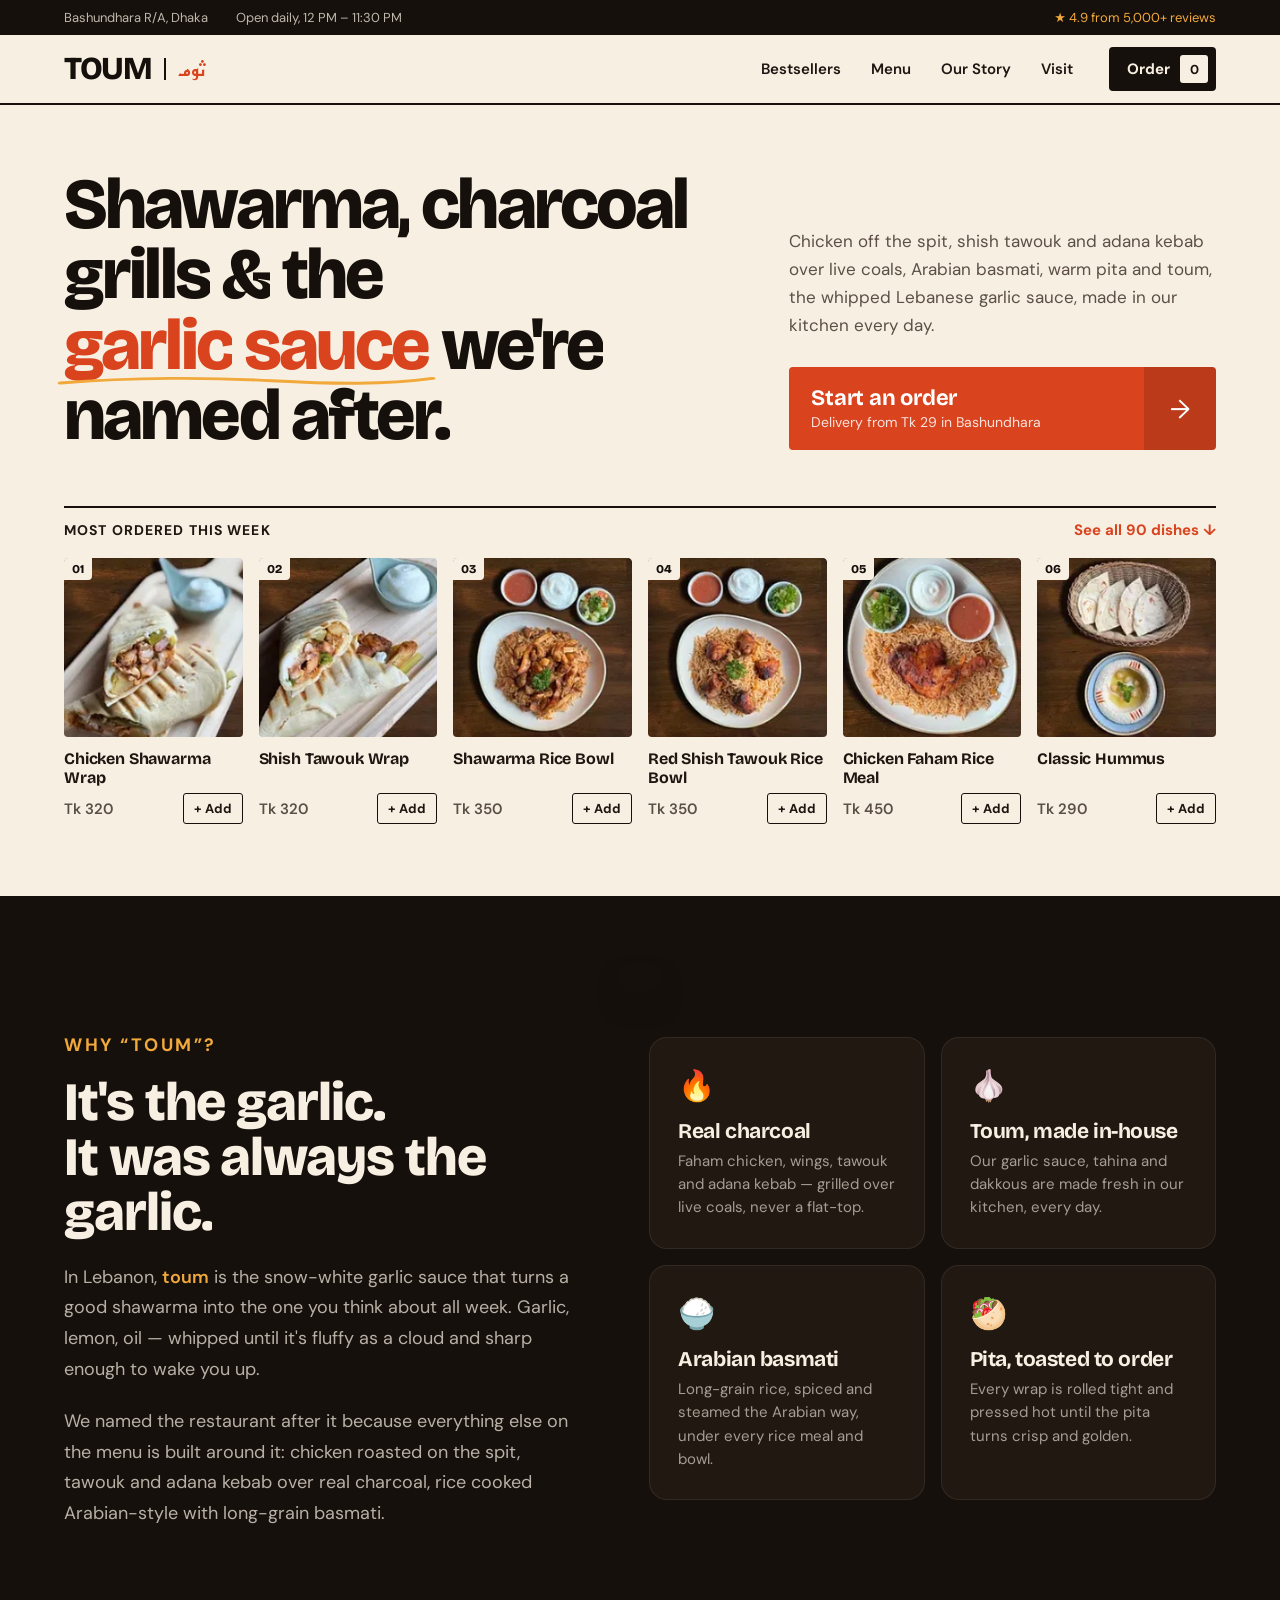
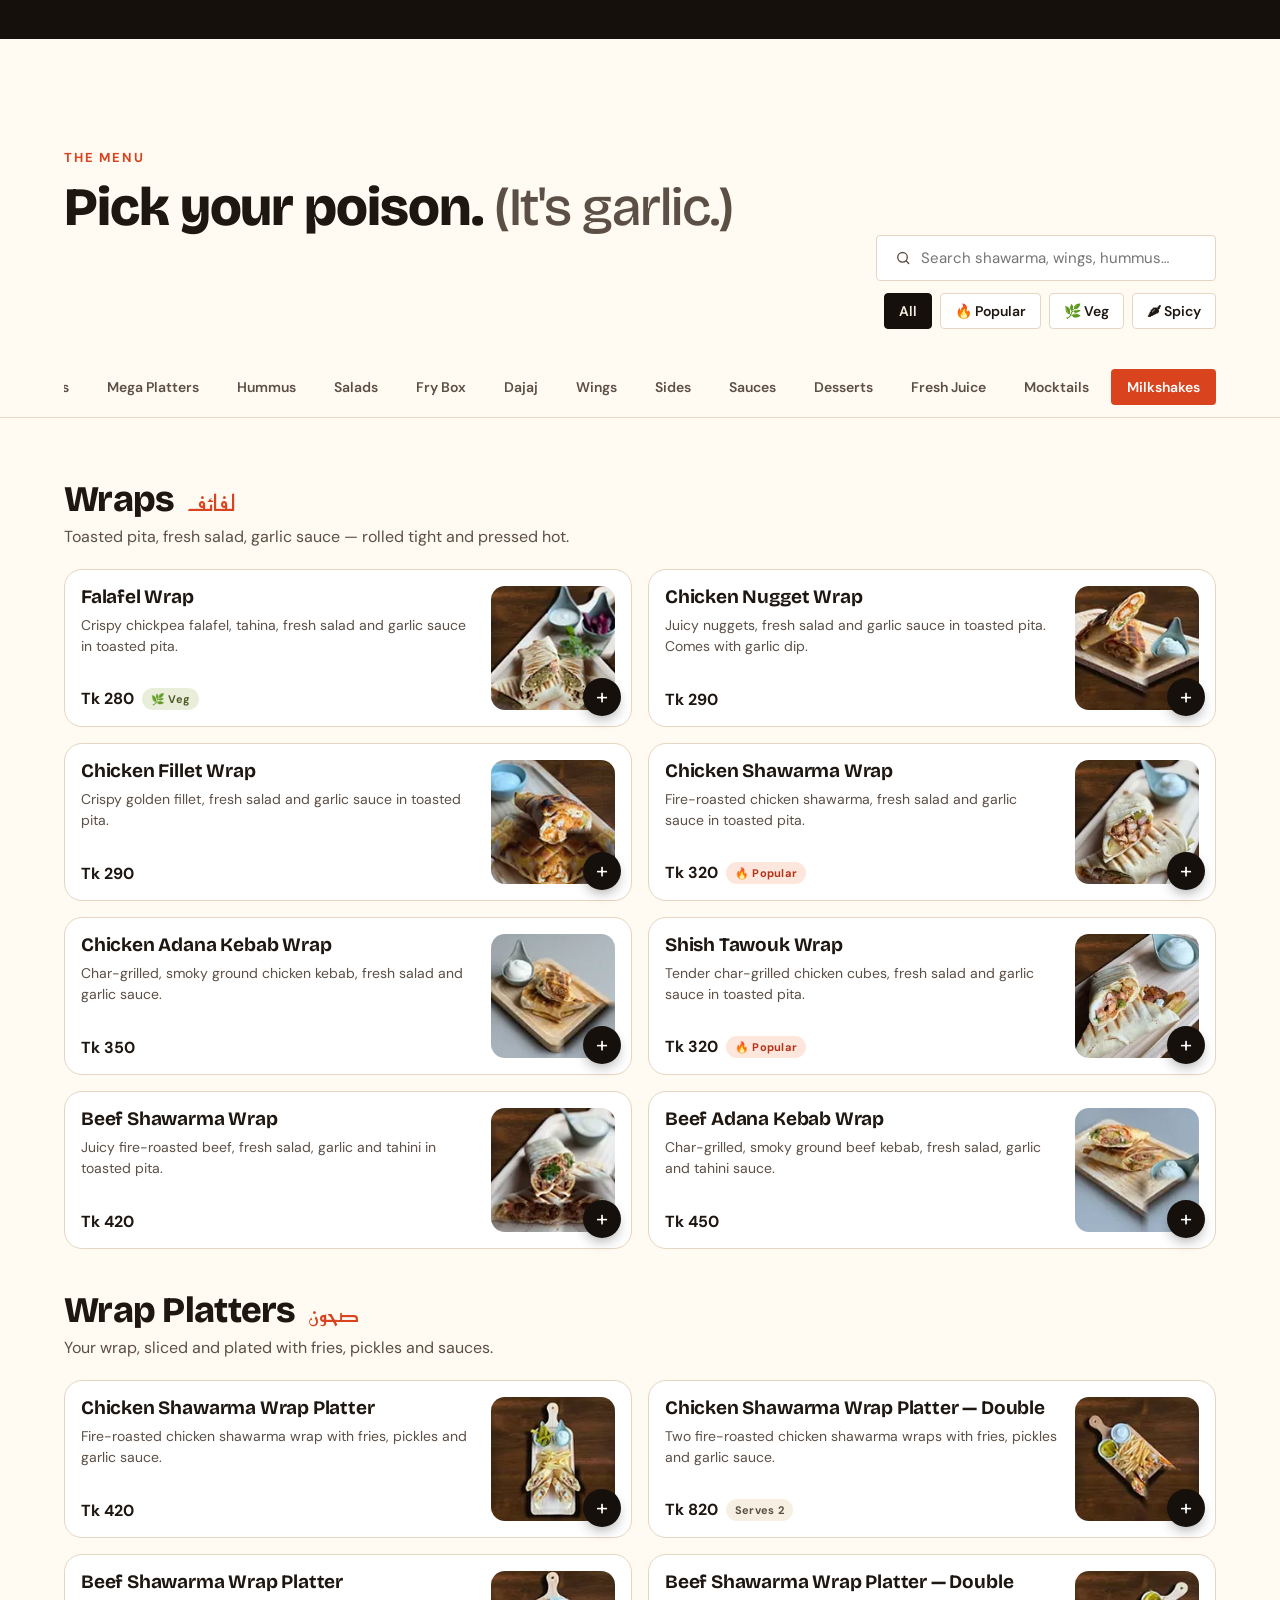
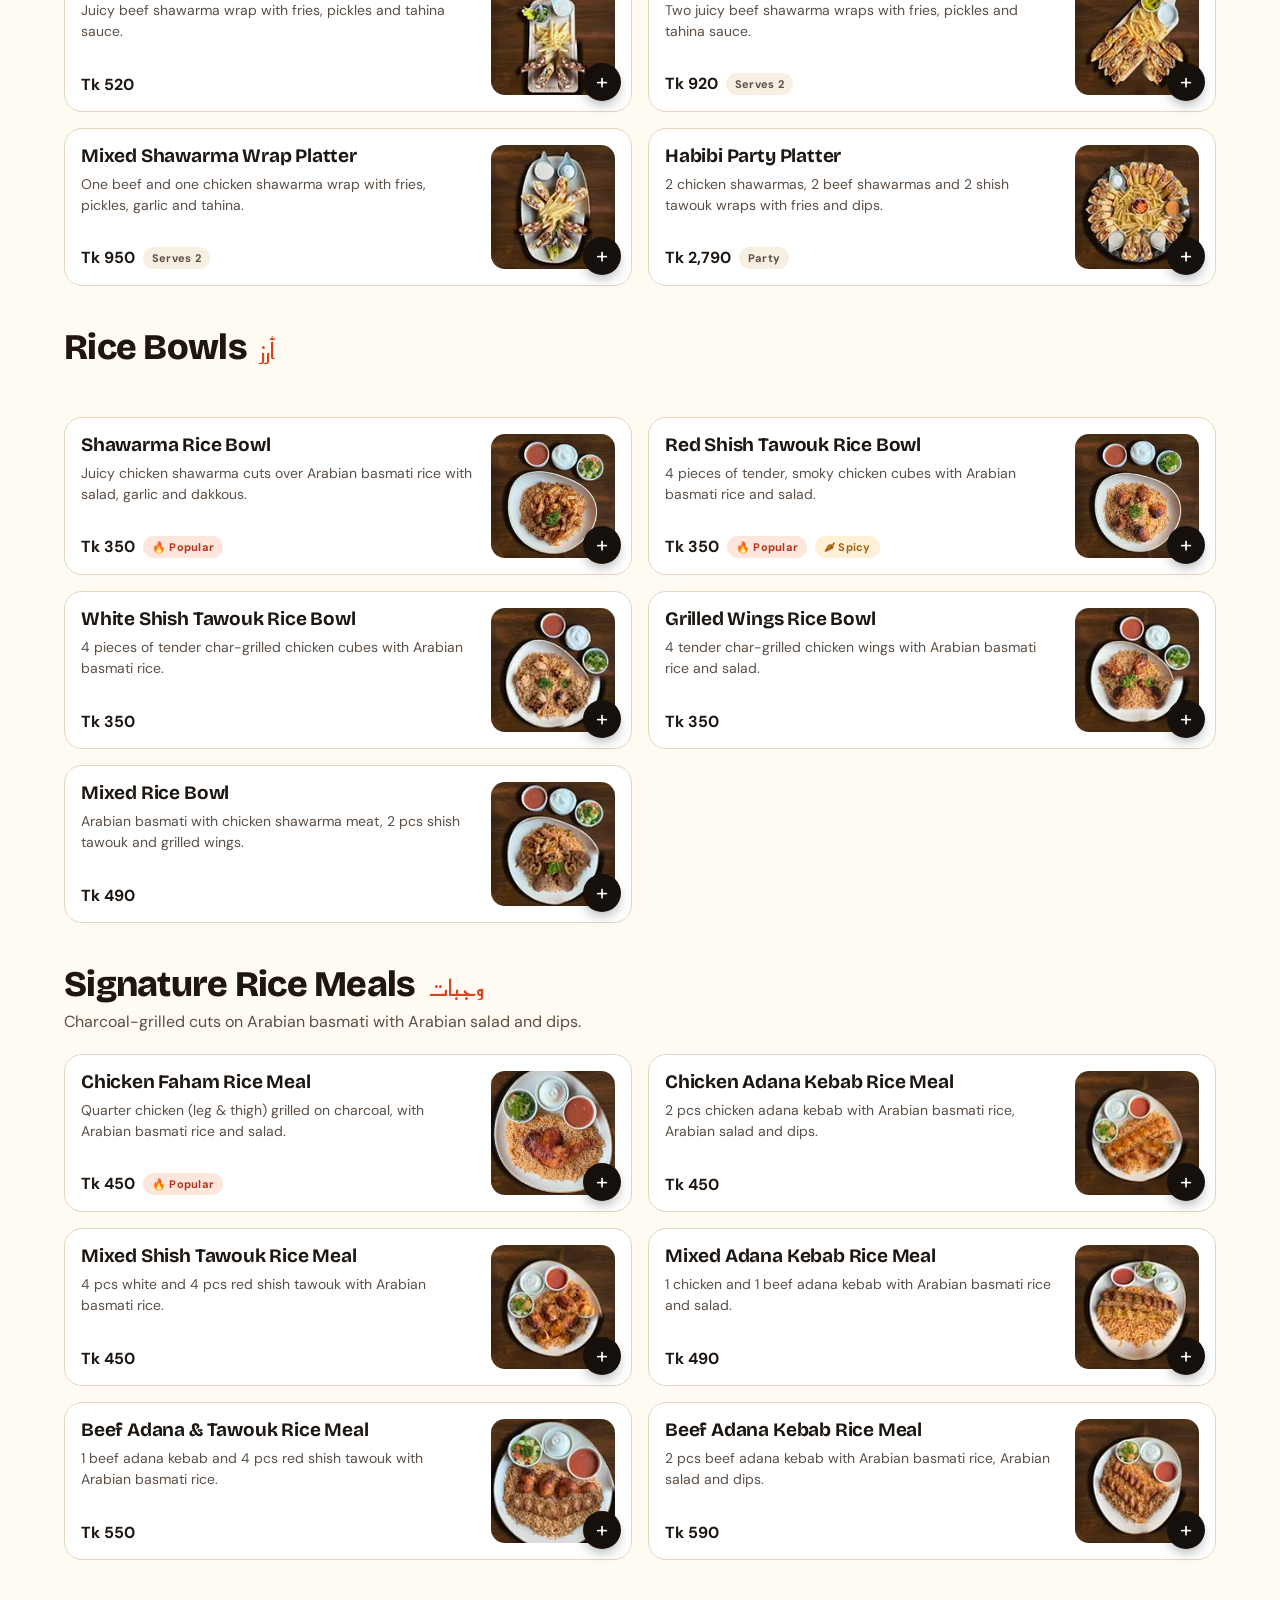
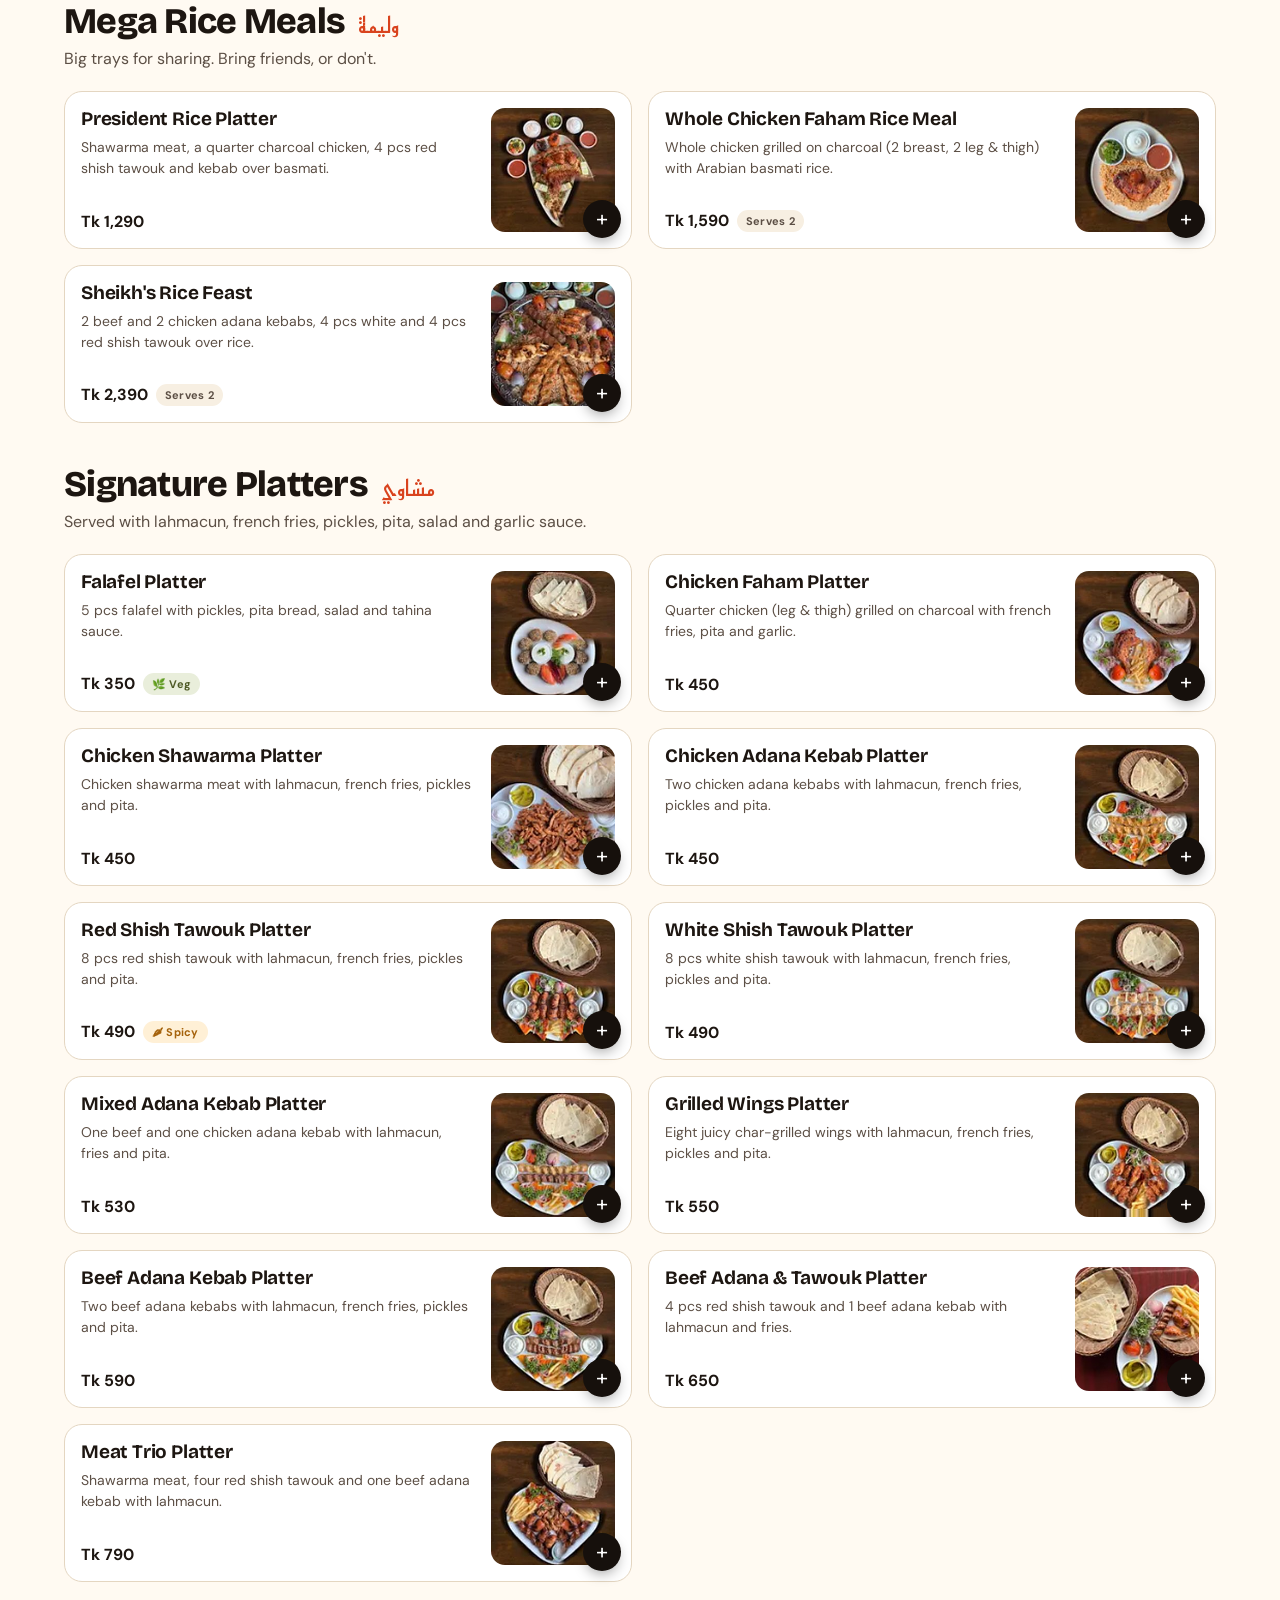
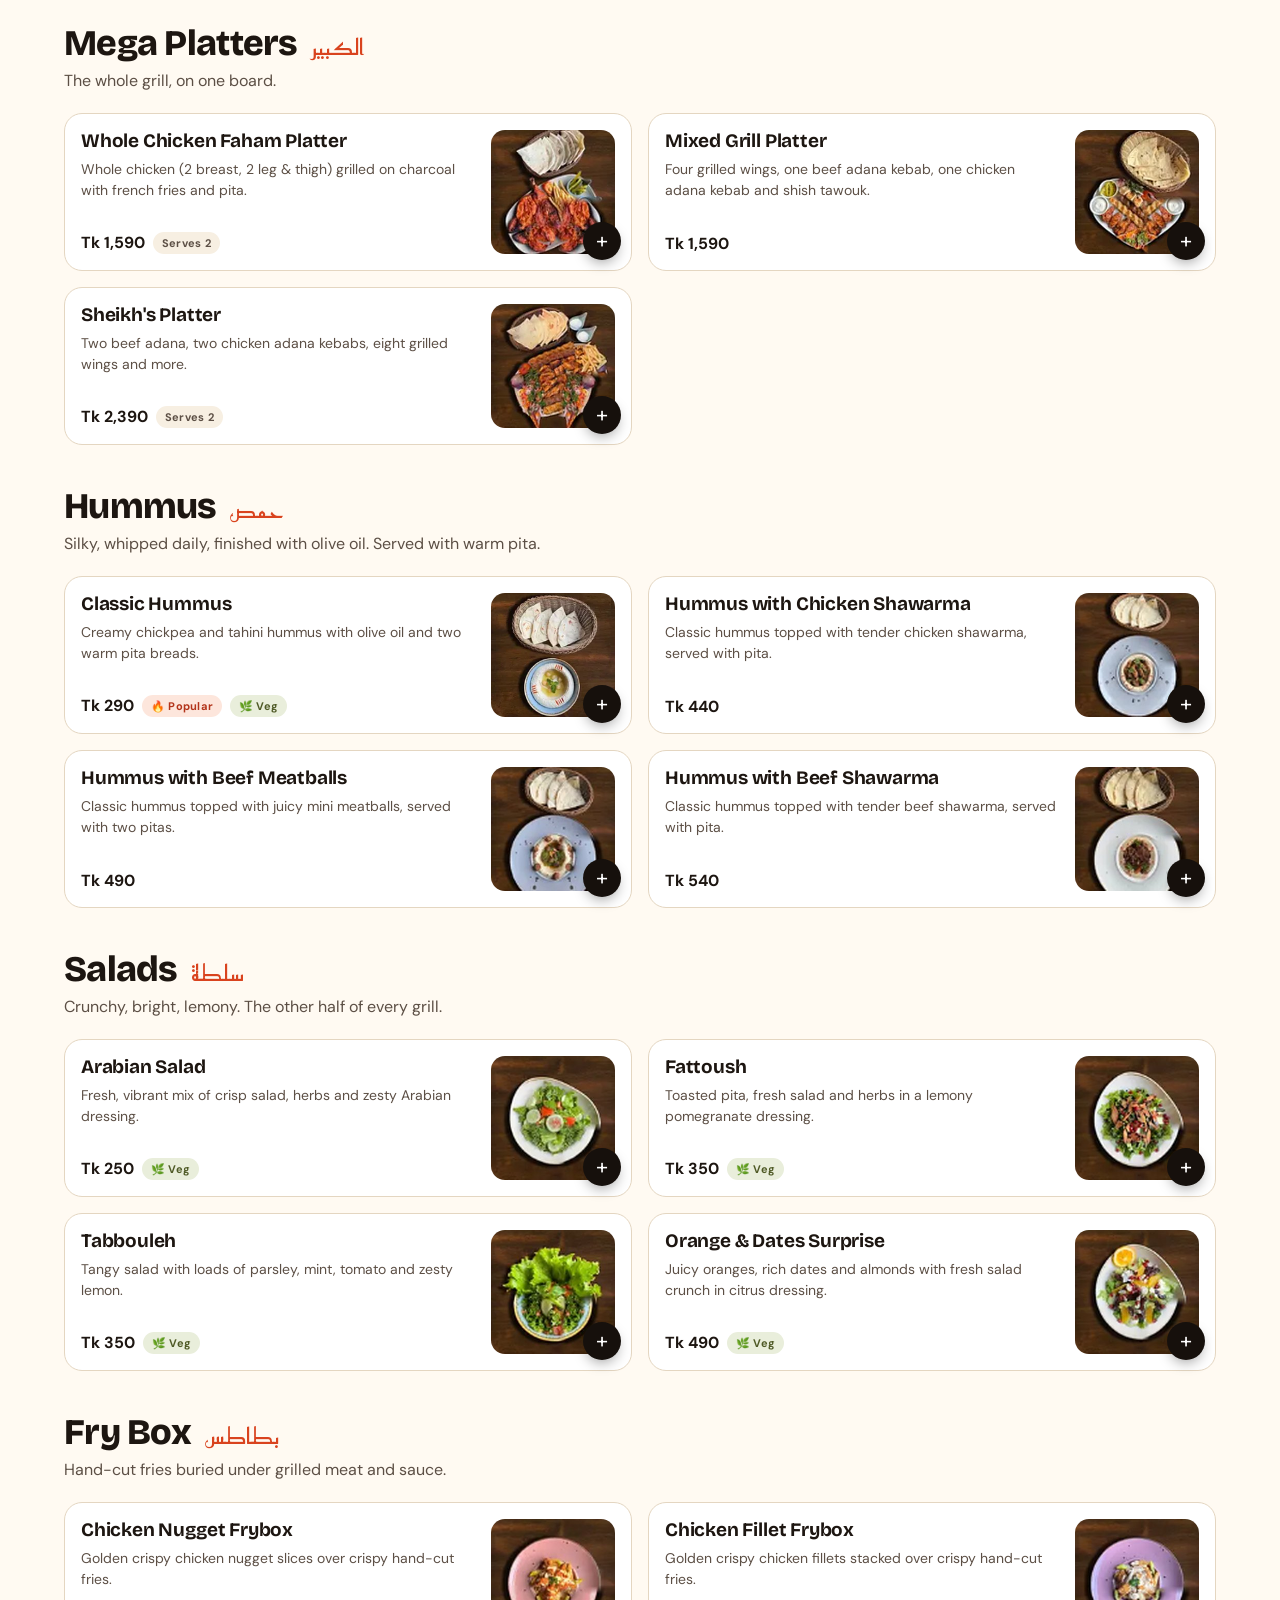
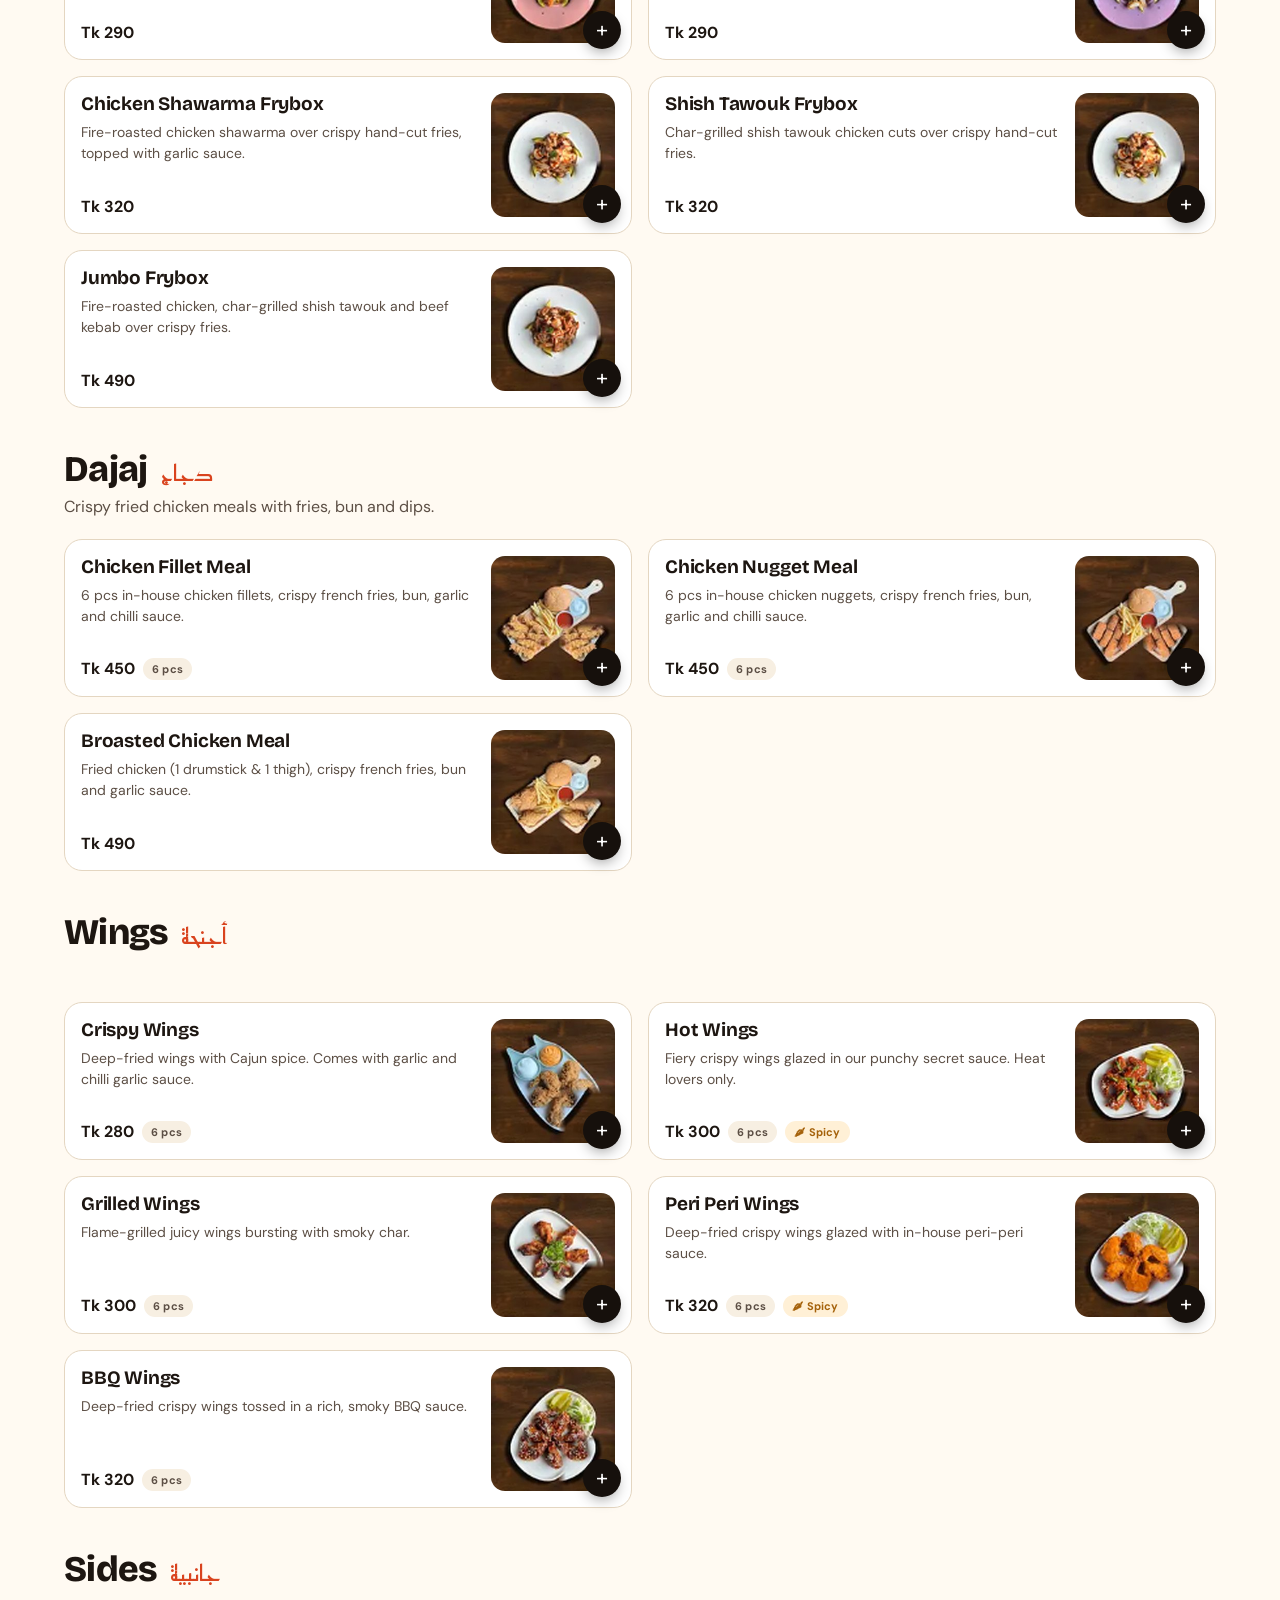
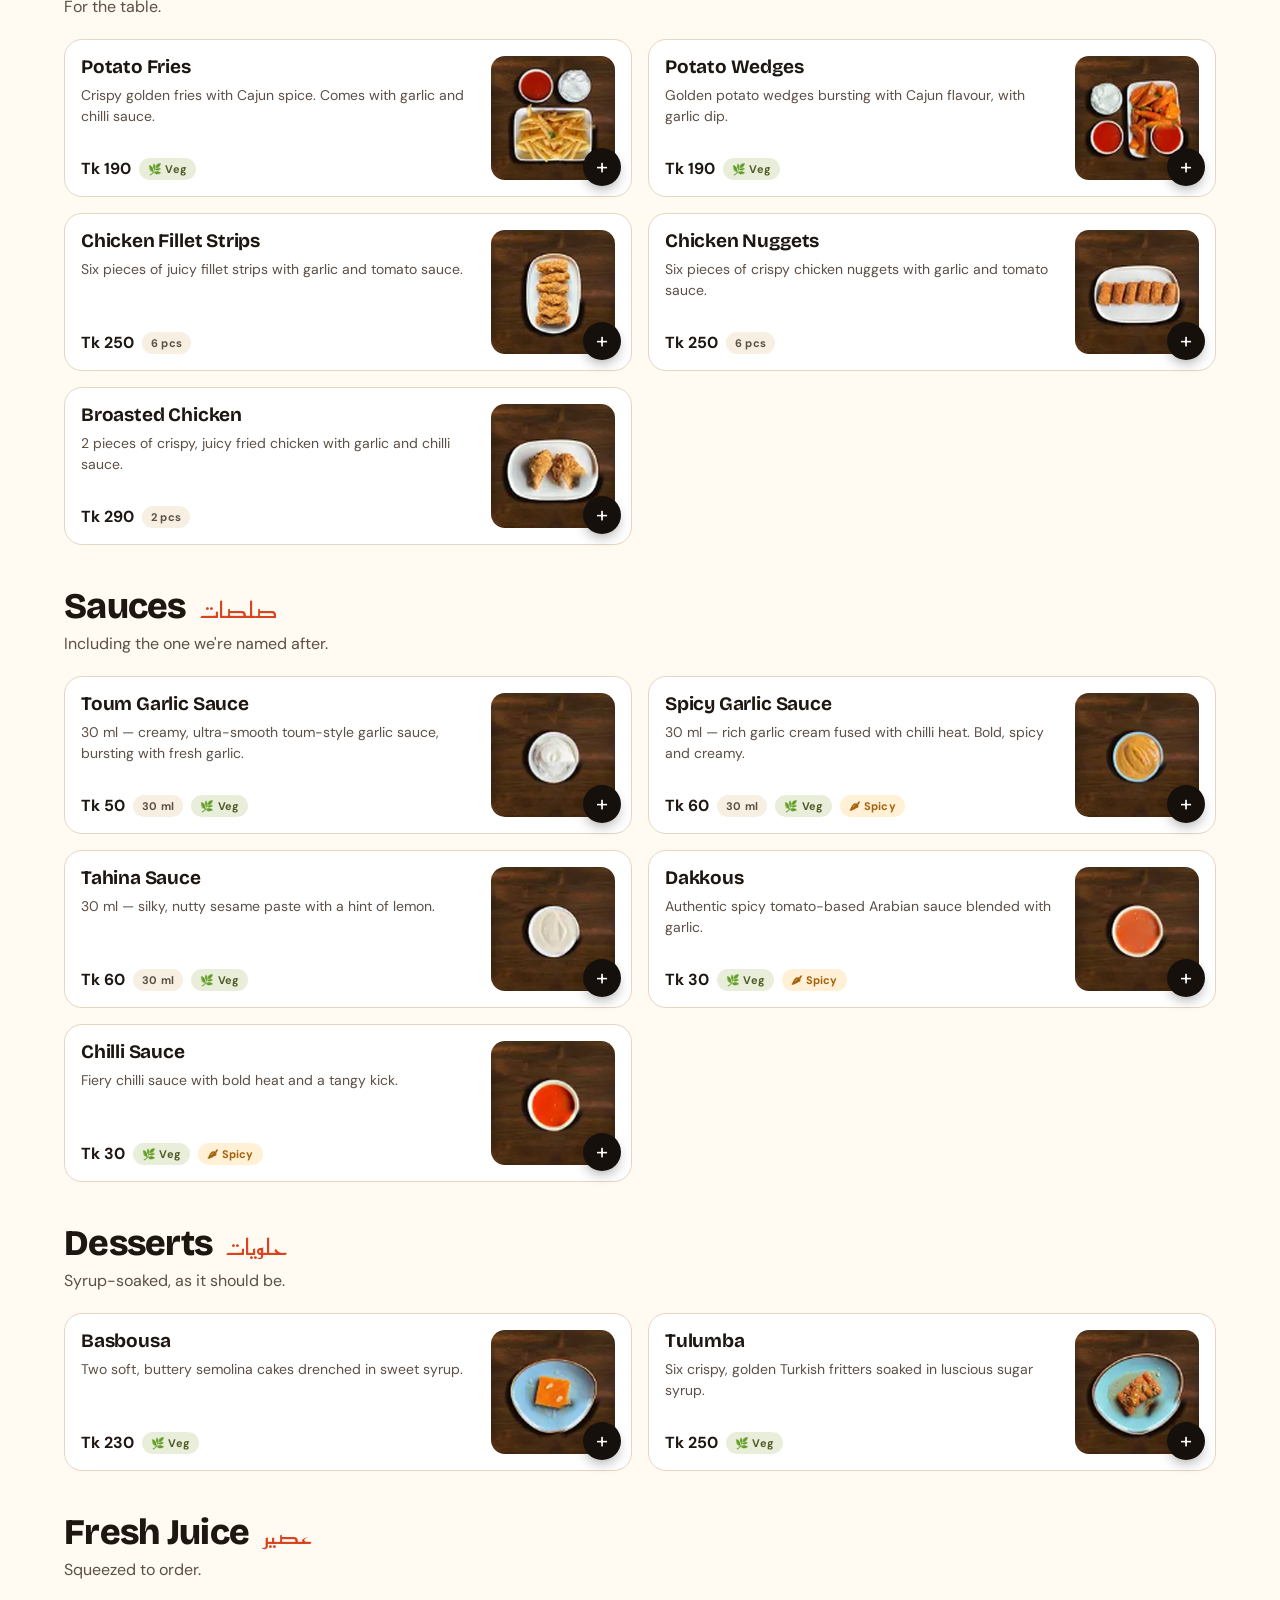
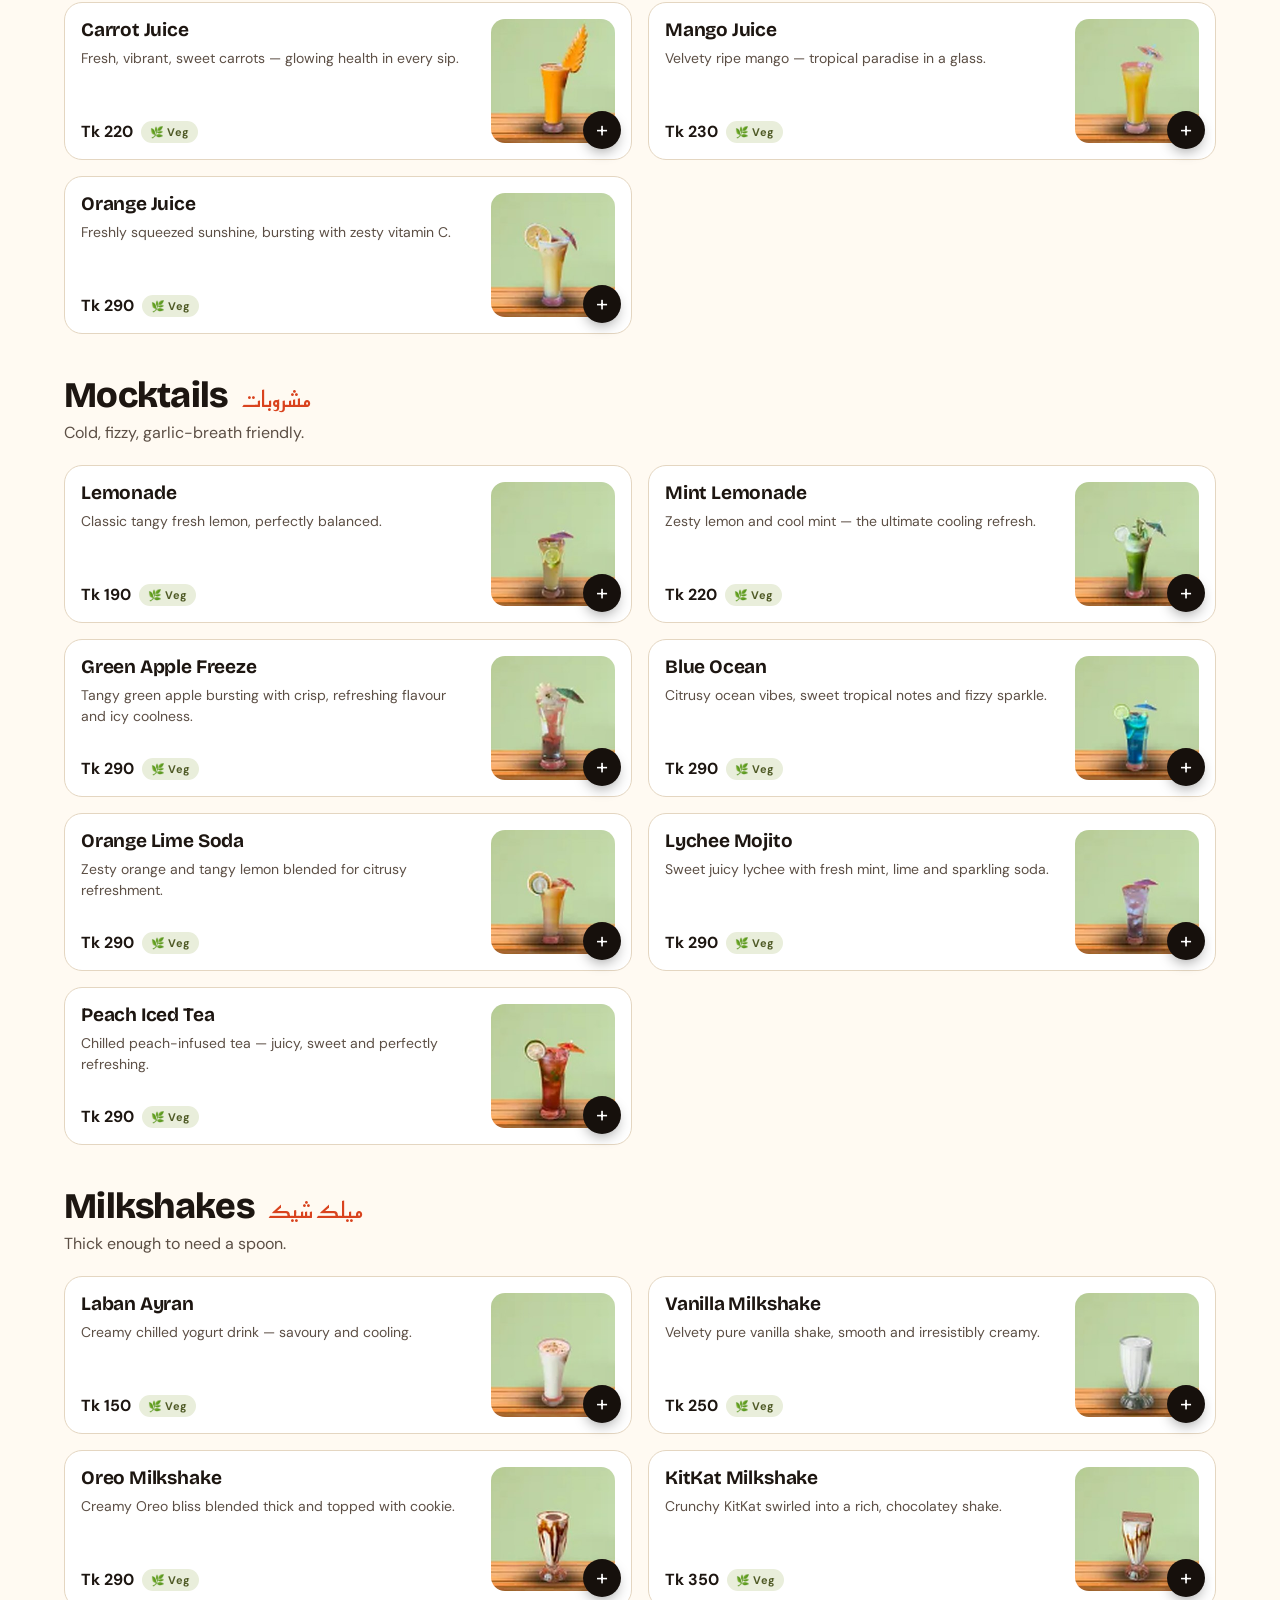
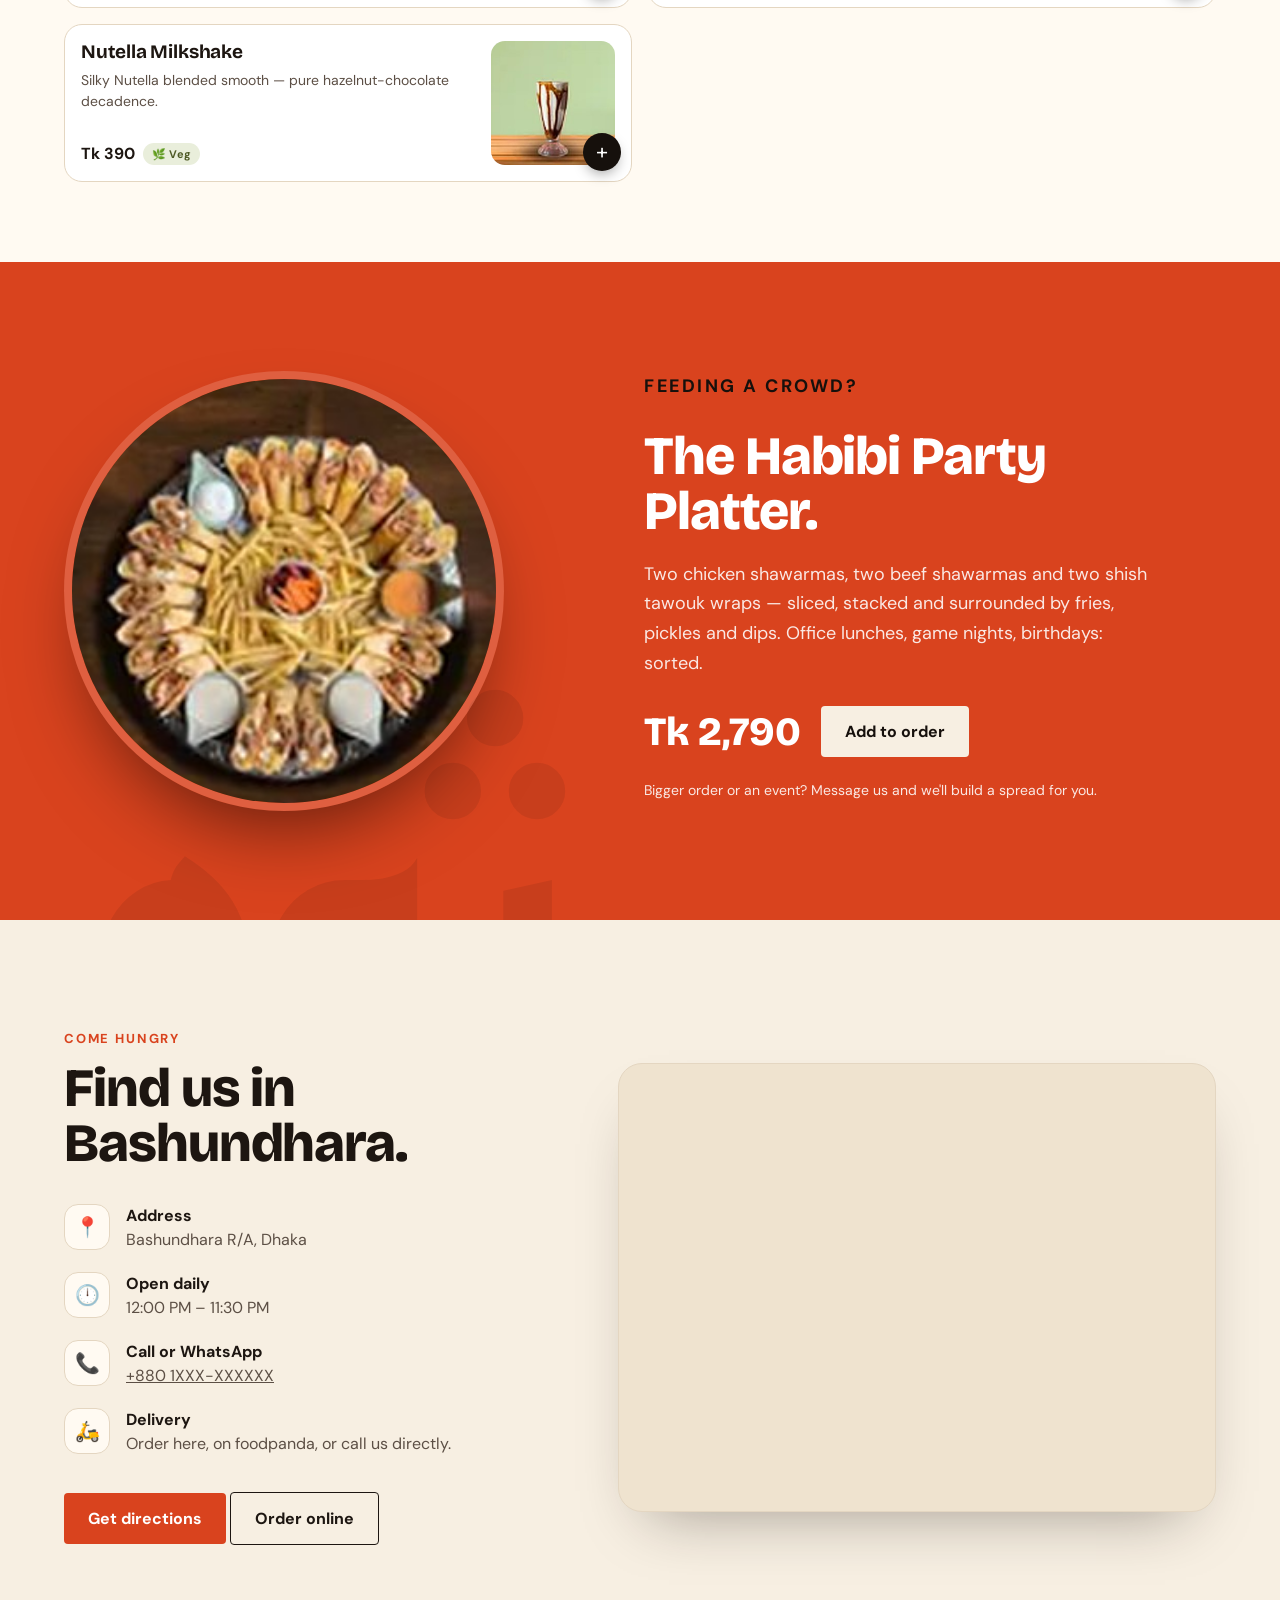
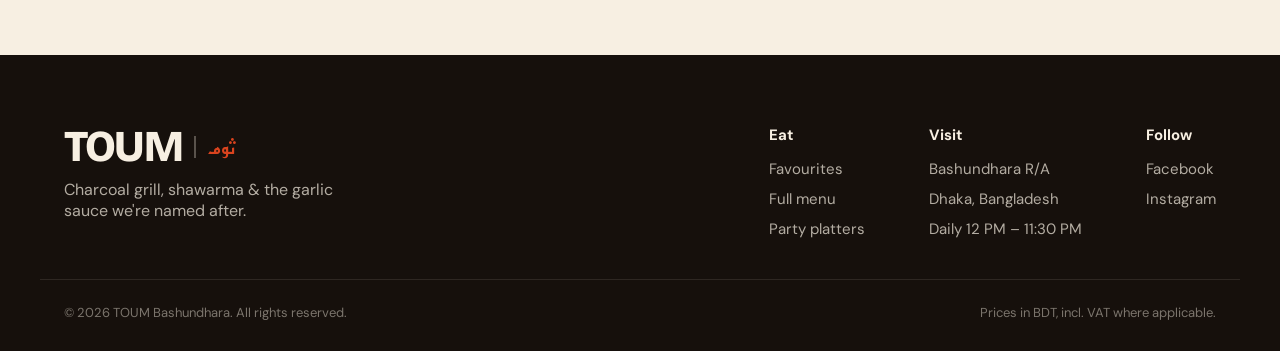
==== commit dab5e110: "Use a widely supported emoji for the pita card Co-Authored-By: Claude Opus 5.5 <noreply@anthropic.co" ====
--- a/index.html
+++ b/index.html
@@ -90,7 +90,7 @@
         <p>Long-grain rice, spiced and steamed the Arabian way, under every rice meal and bowl.</p>
       </div>
       <div class="pillar">
-        <div class="pillar-ic">🫓</div>
+        <div class="pillar-ic">🥙</div>
         <h3>Pita, toasted to order</h3>
         <p>Every wrap is rolled tight and pressed hot until the pita turns crisp and golden.</p>
       </div>
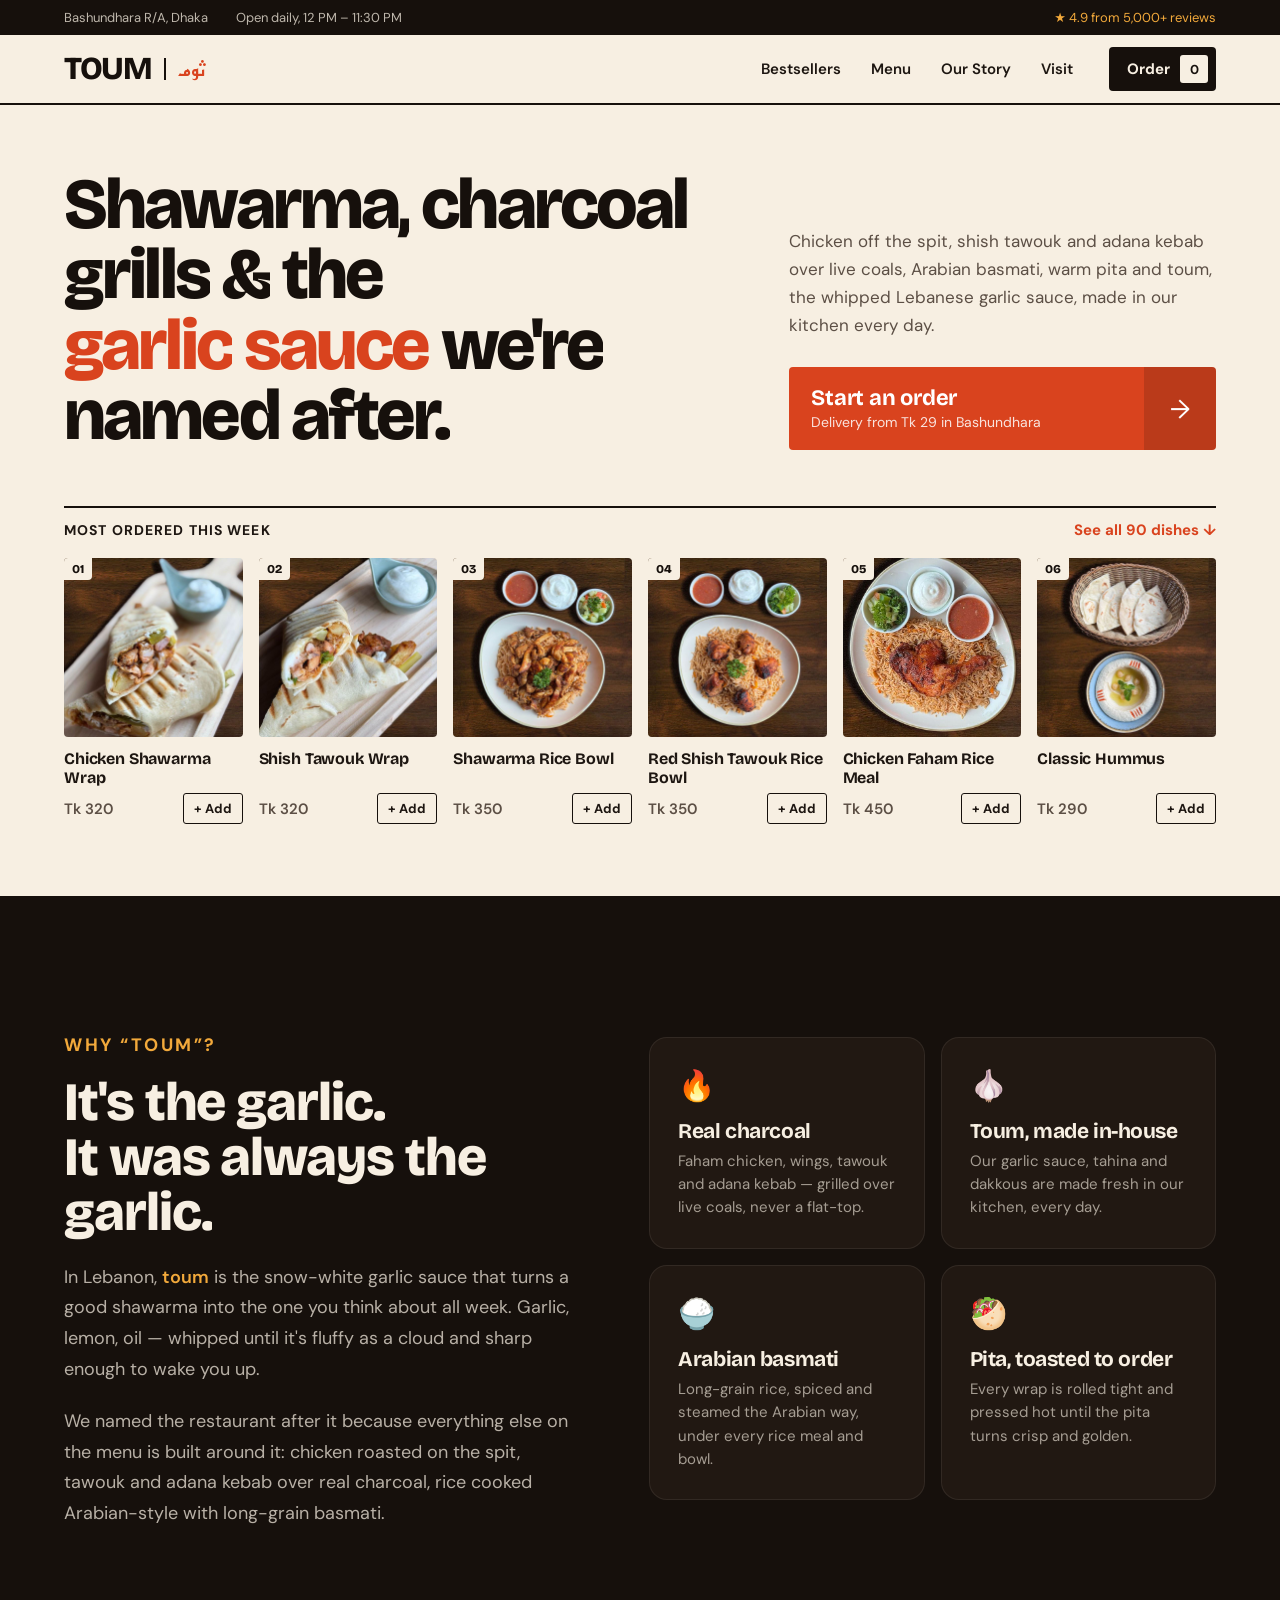
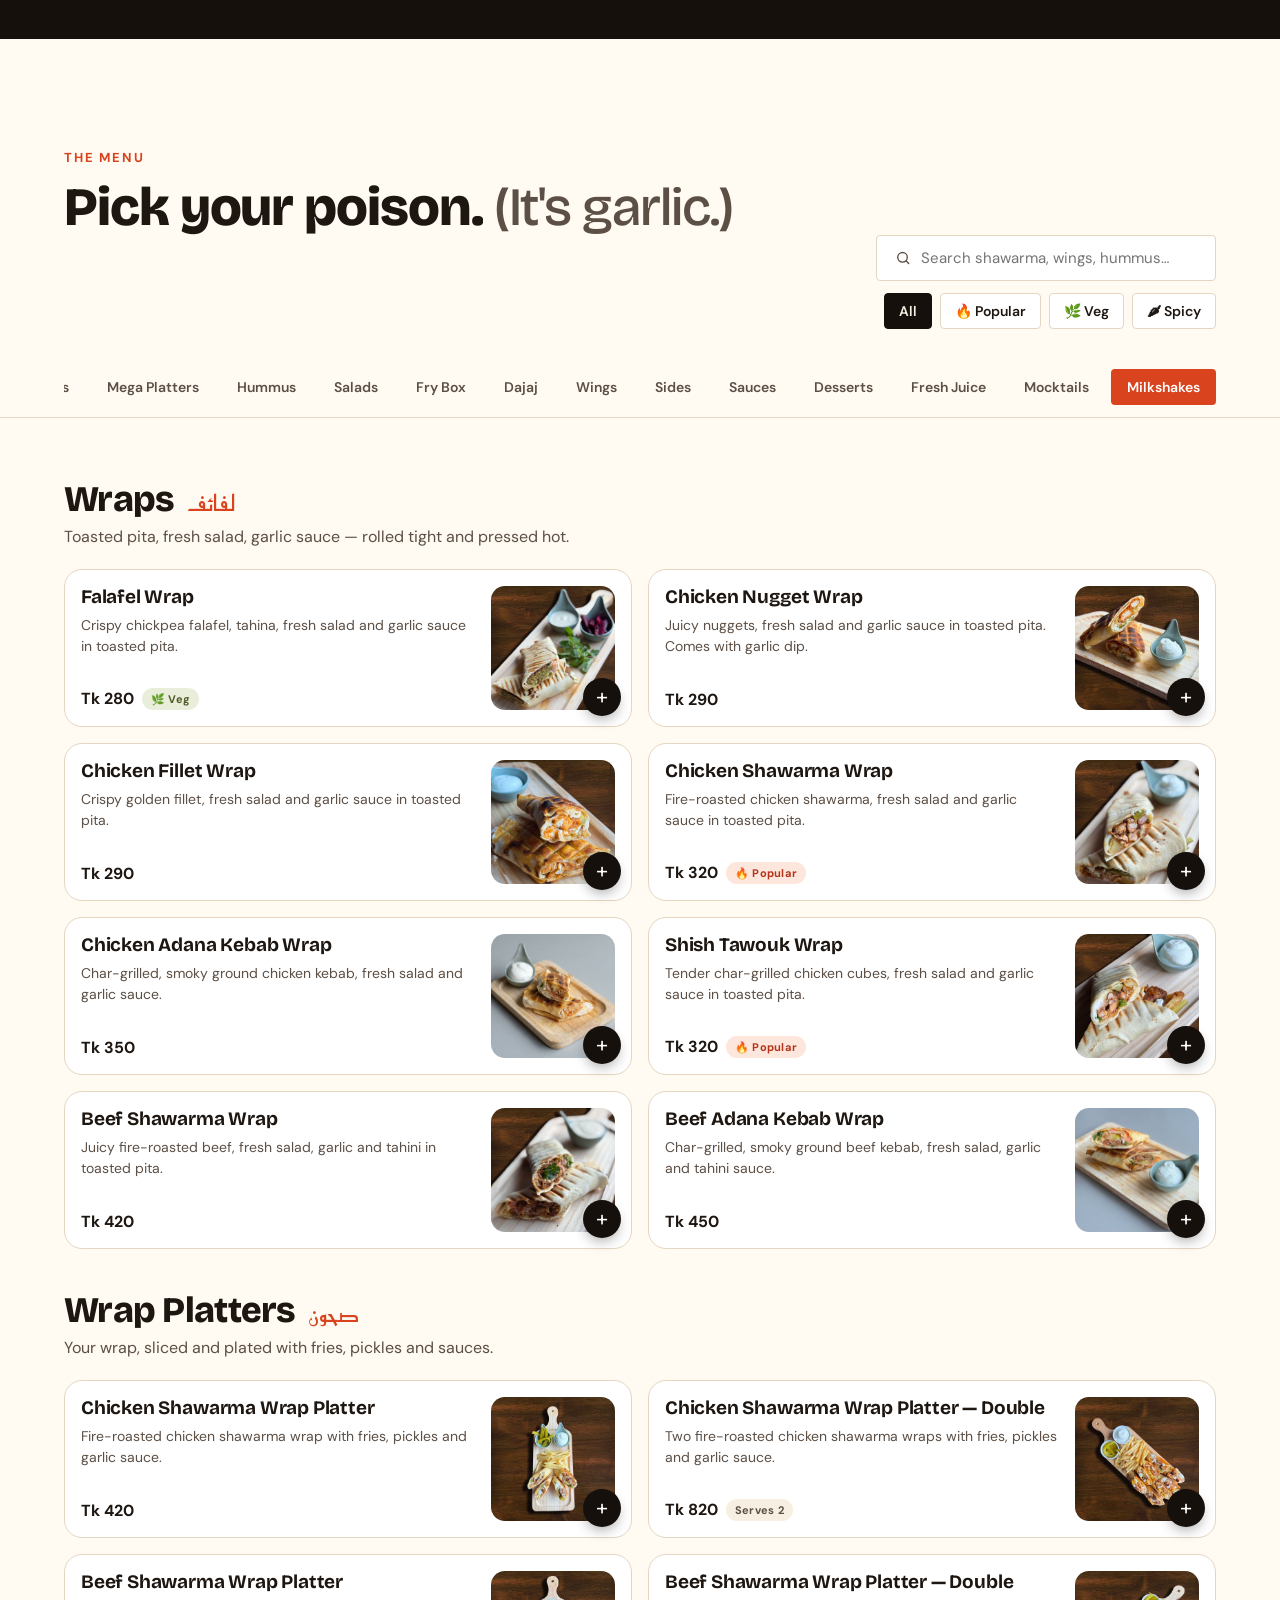
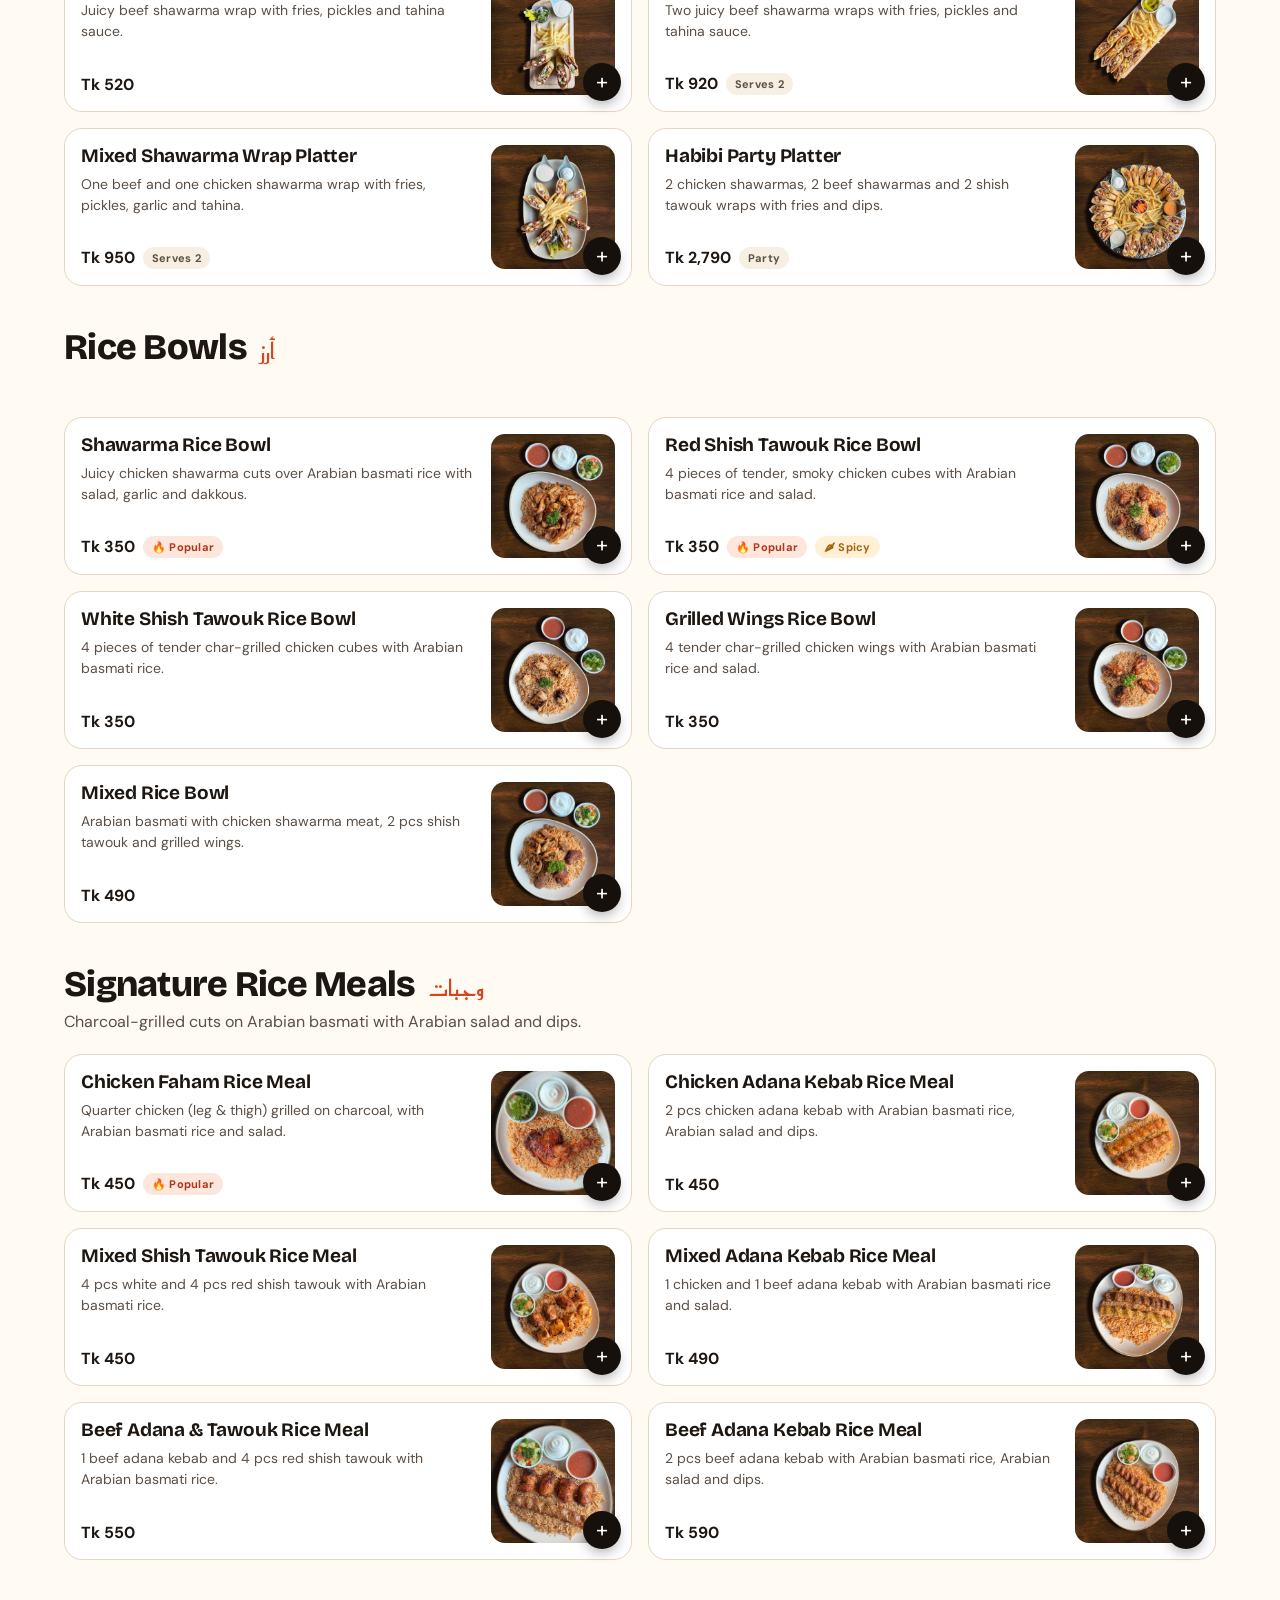
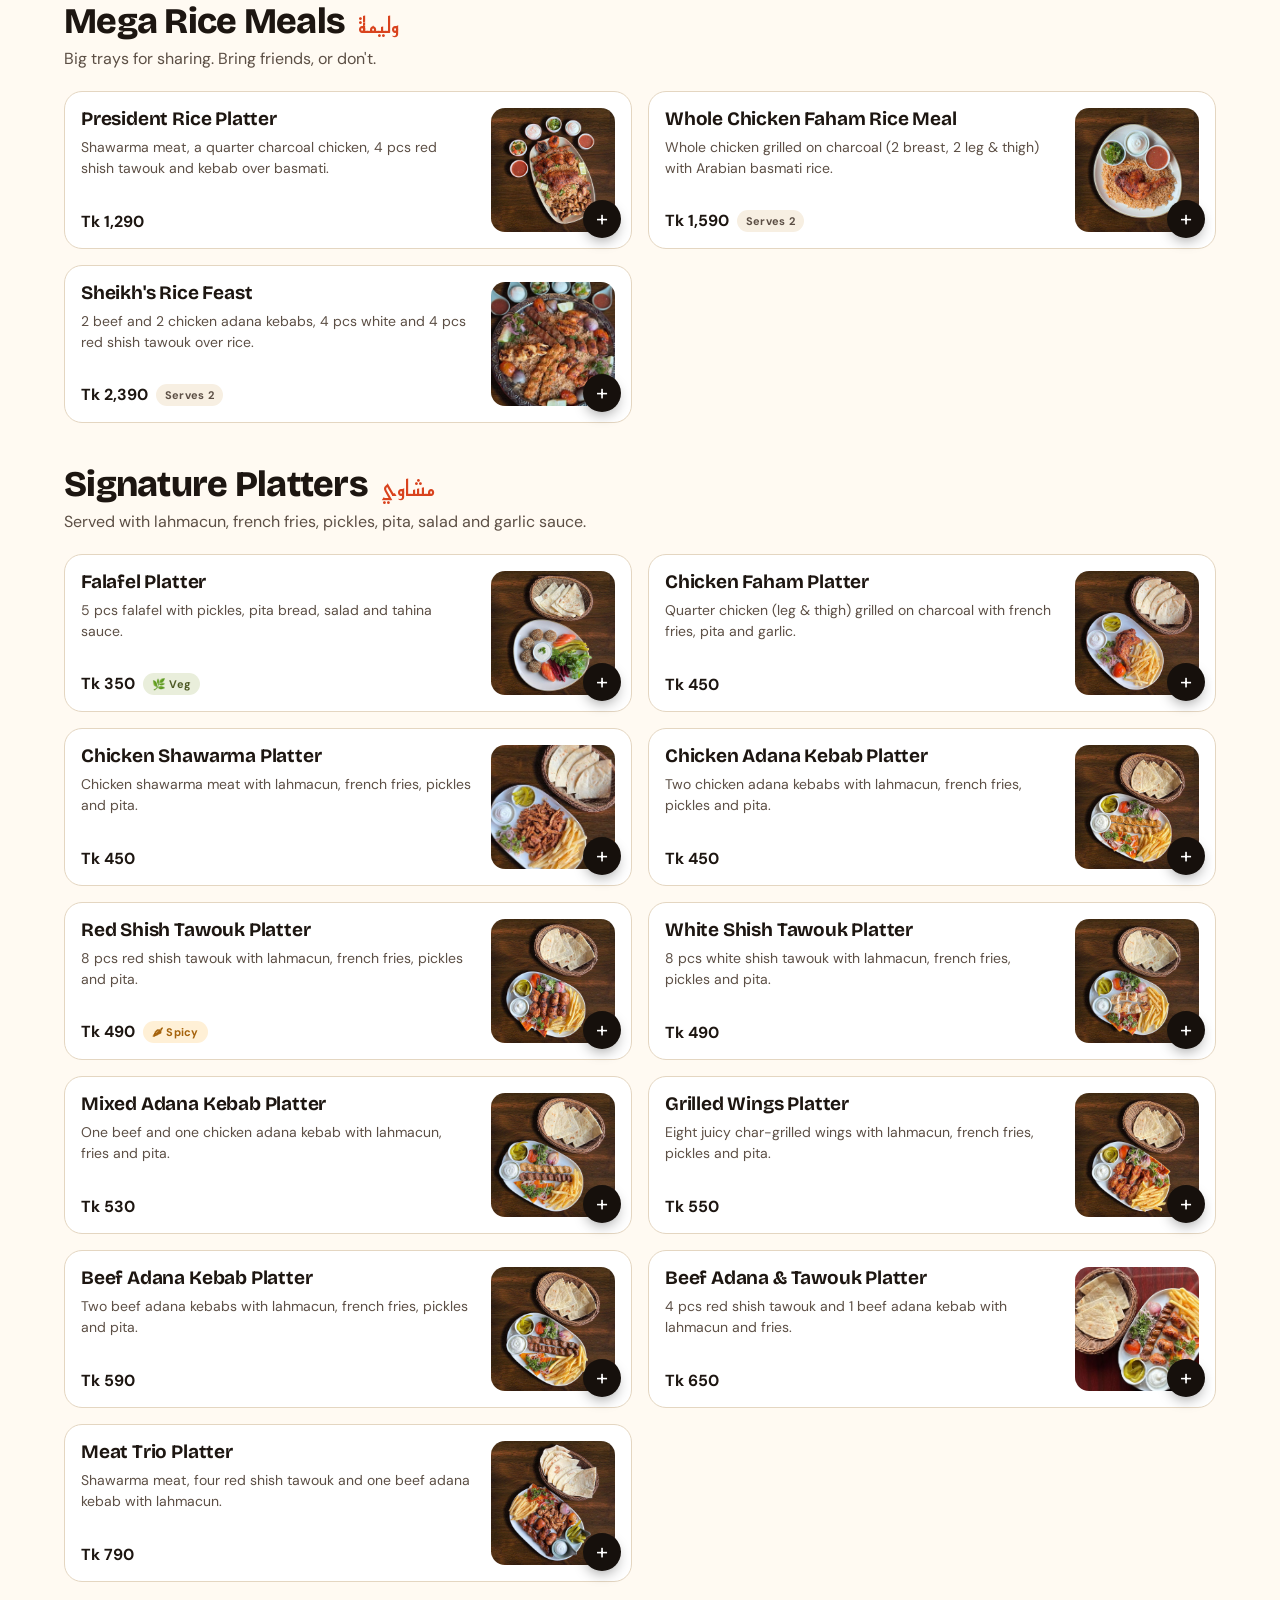
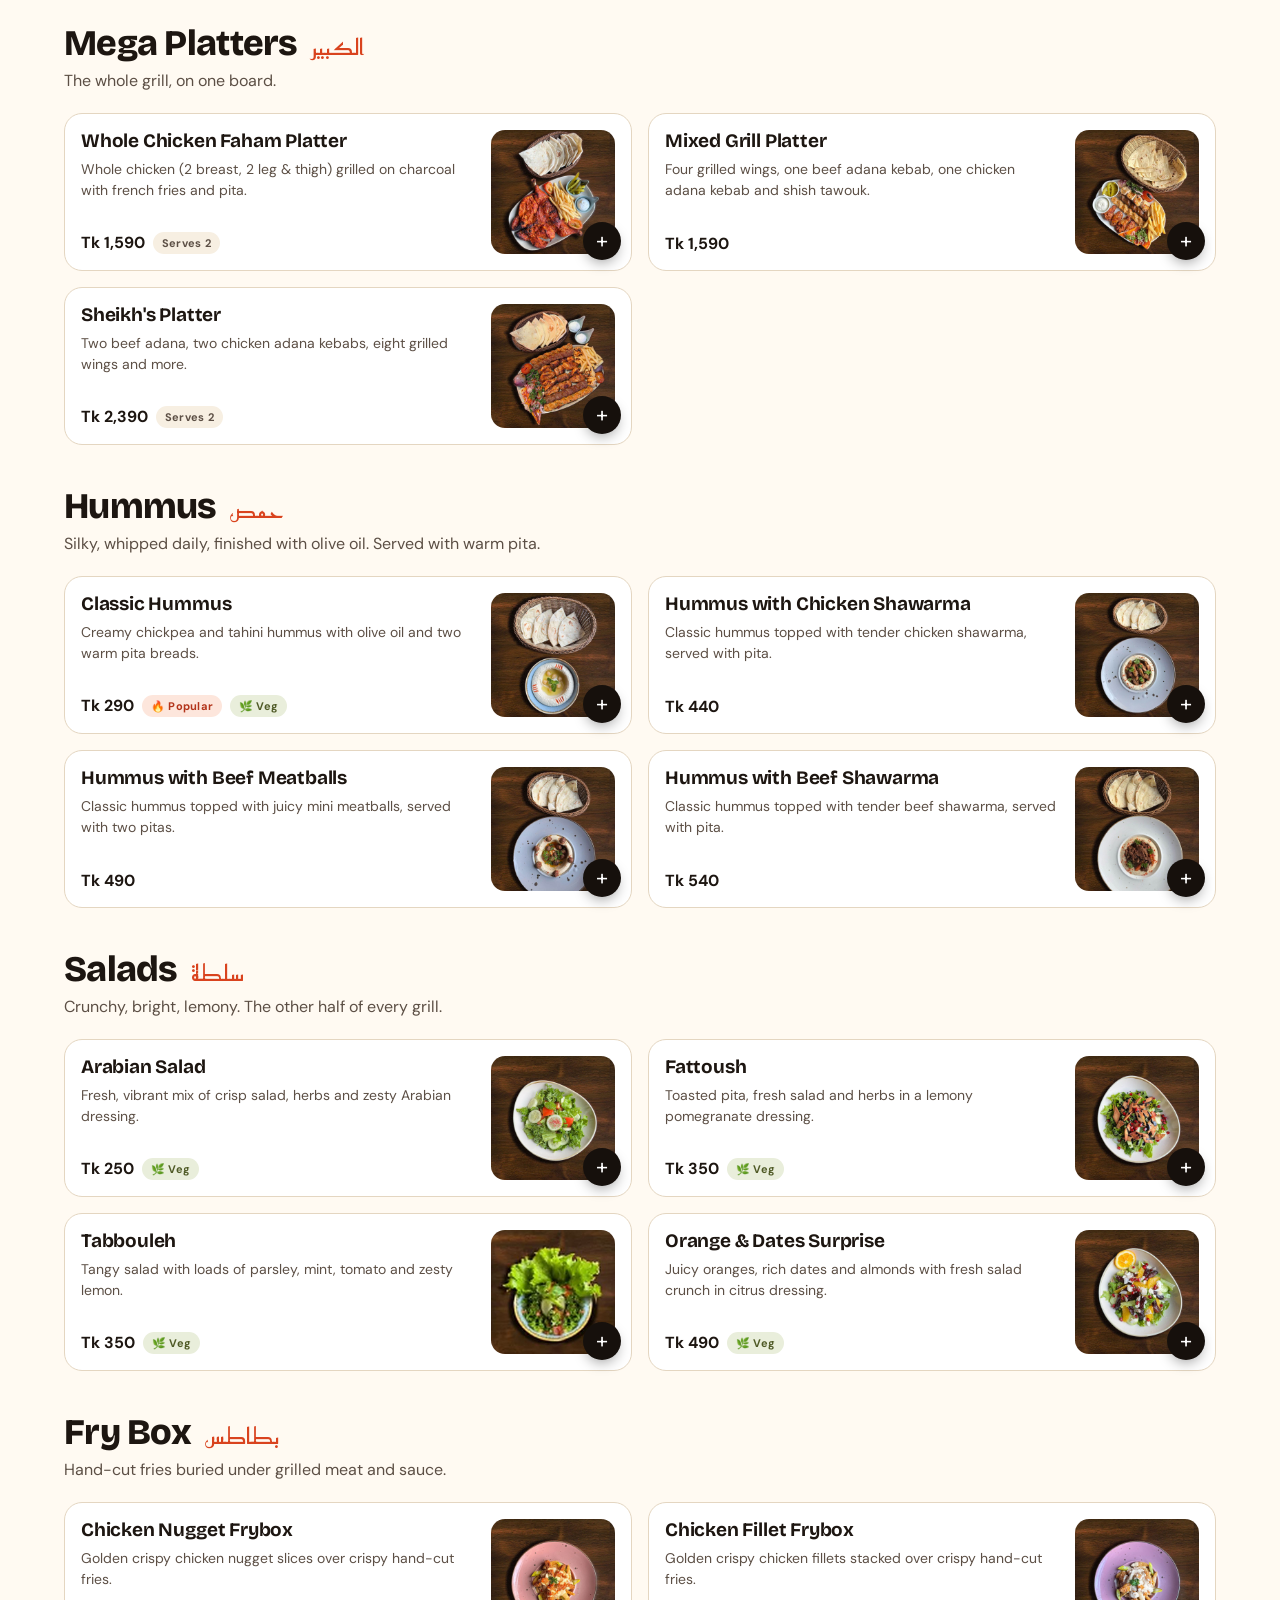
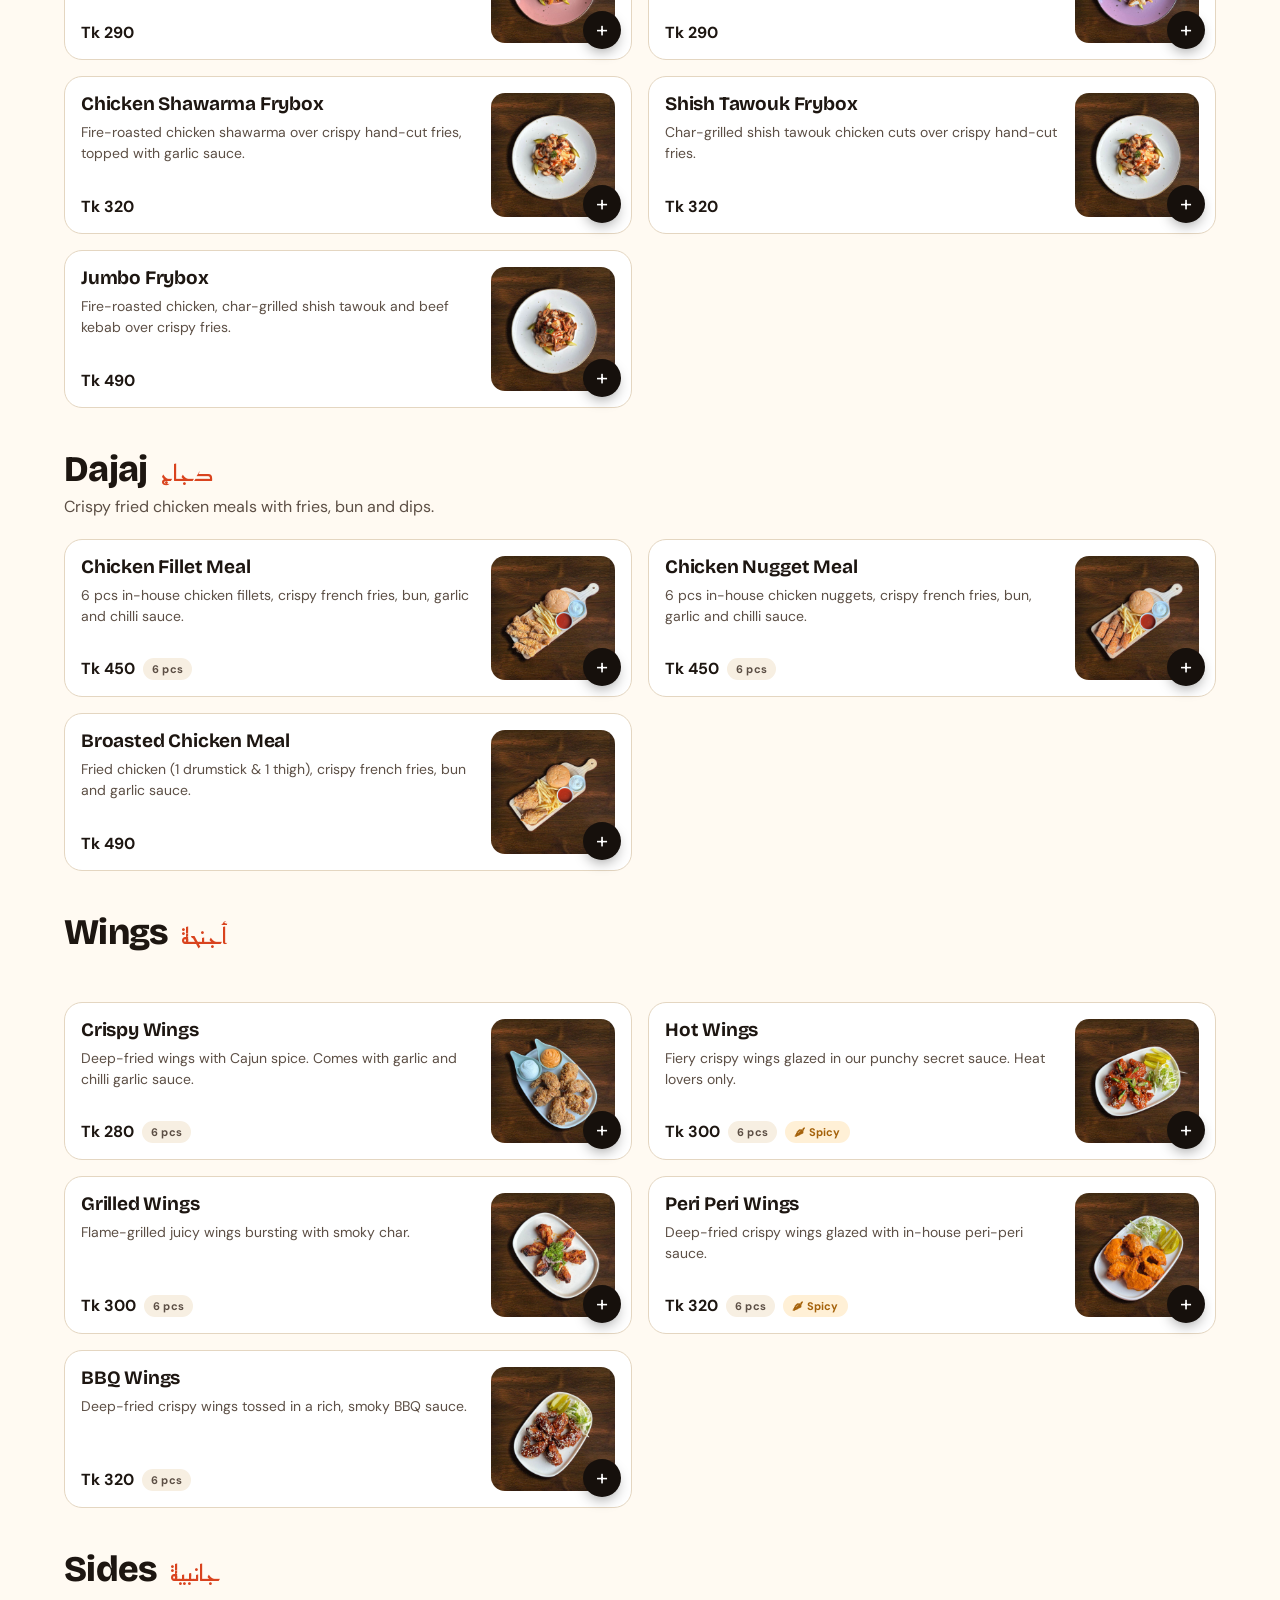
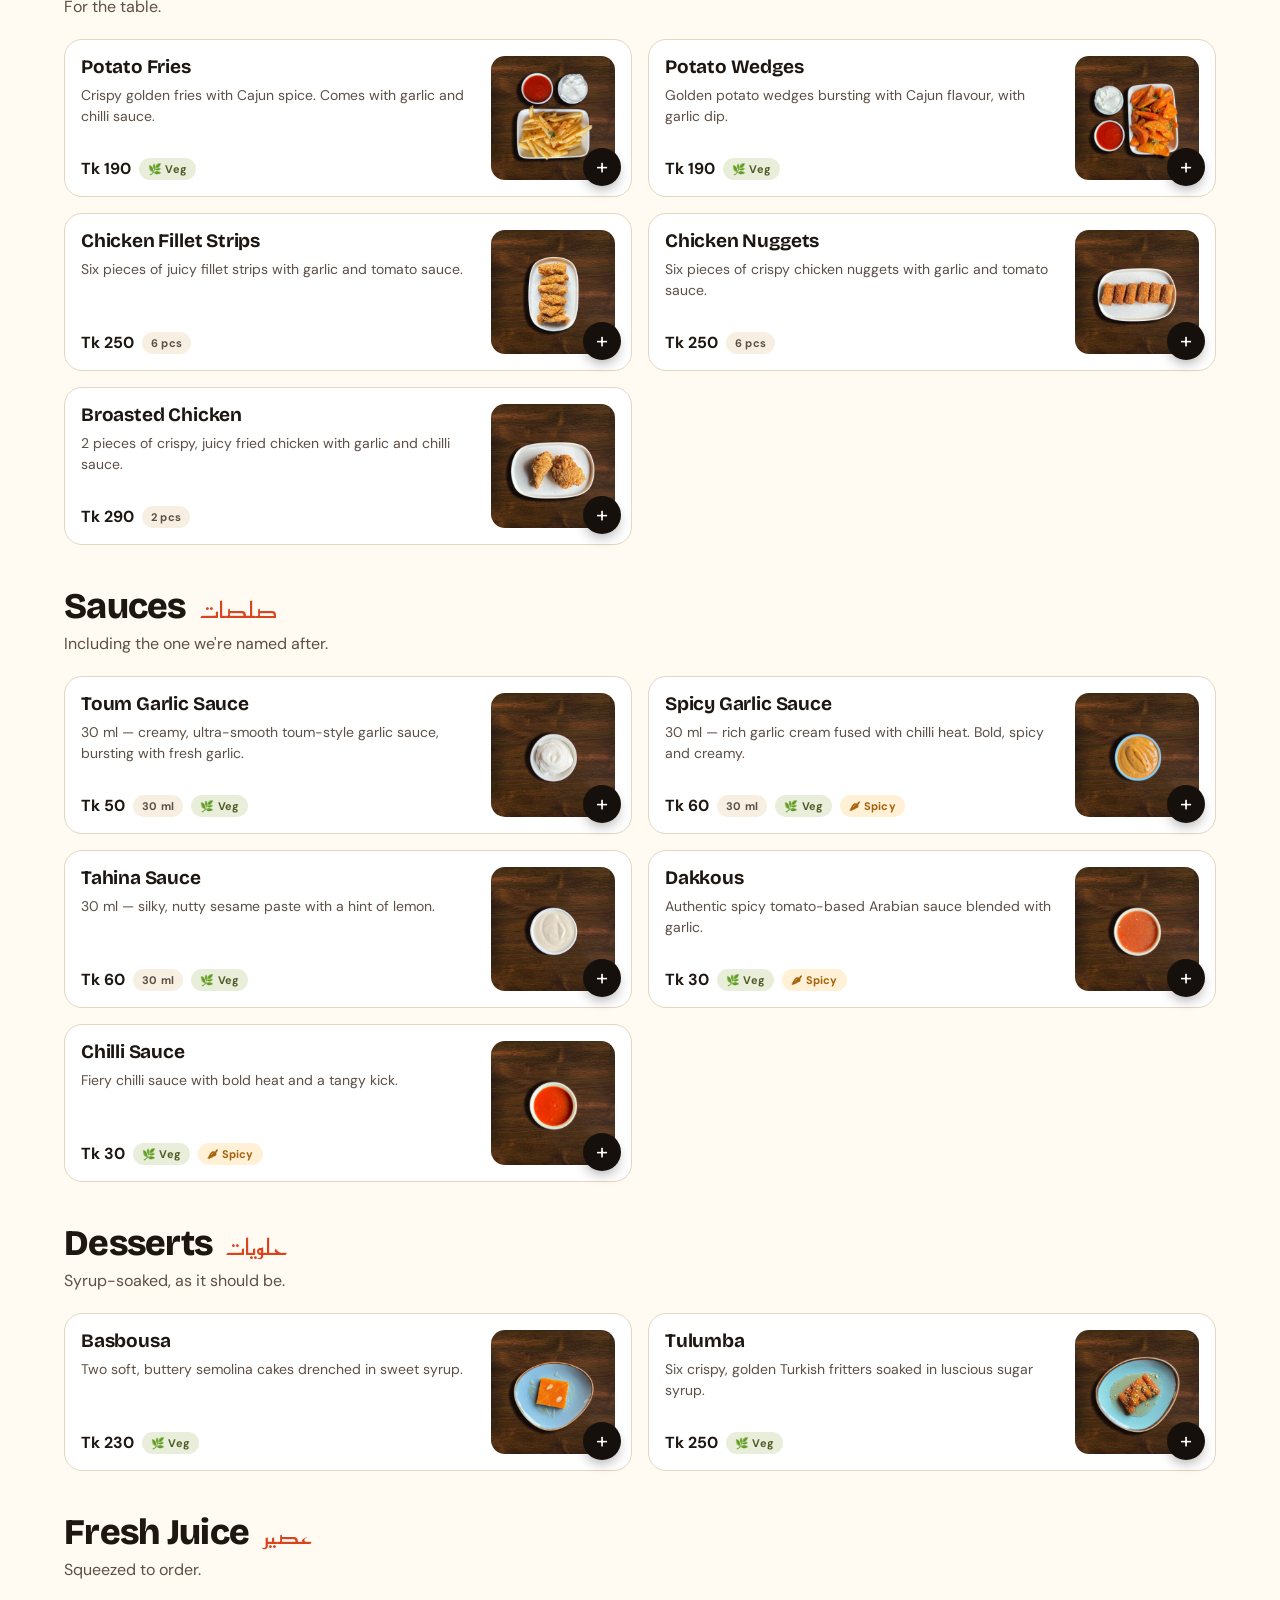
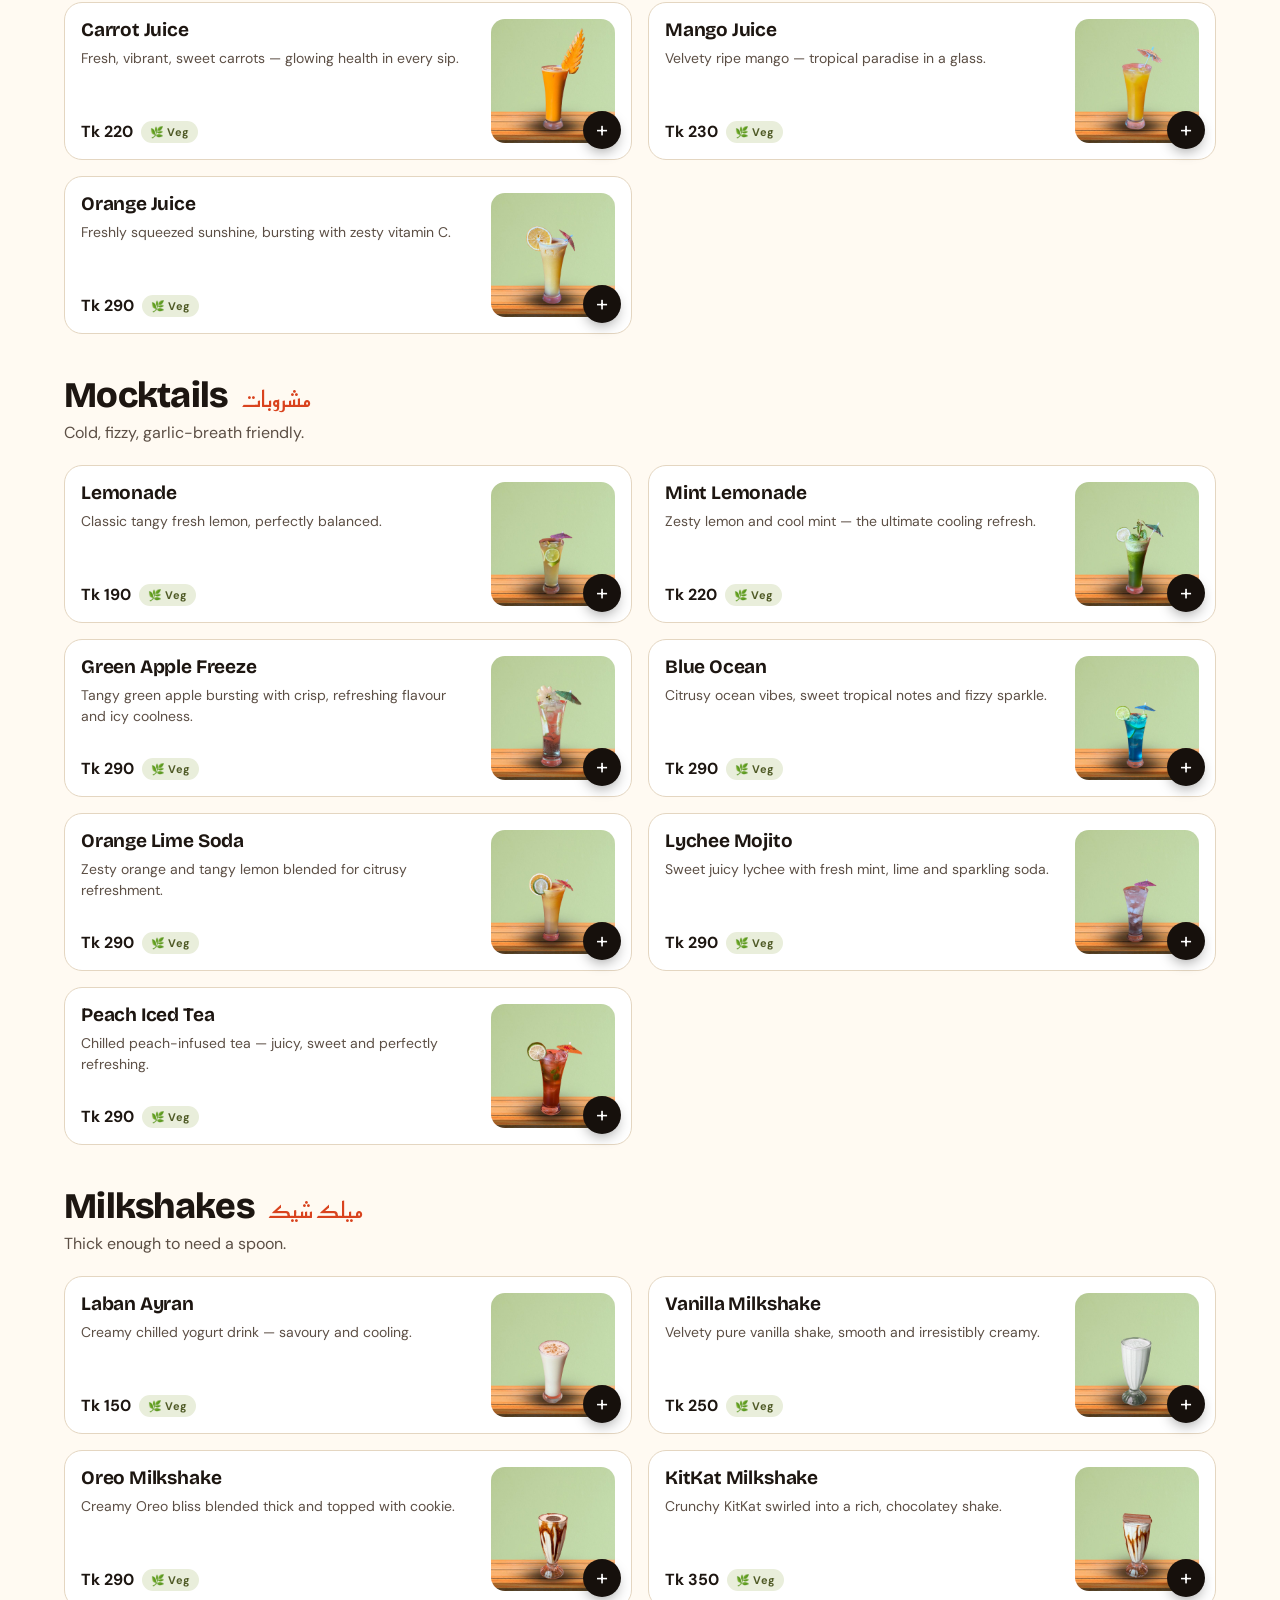
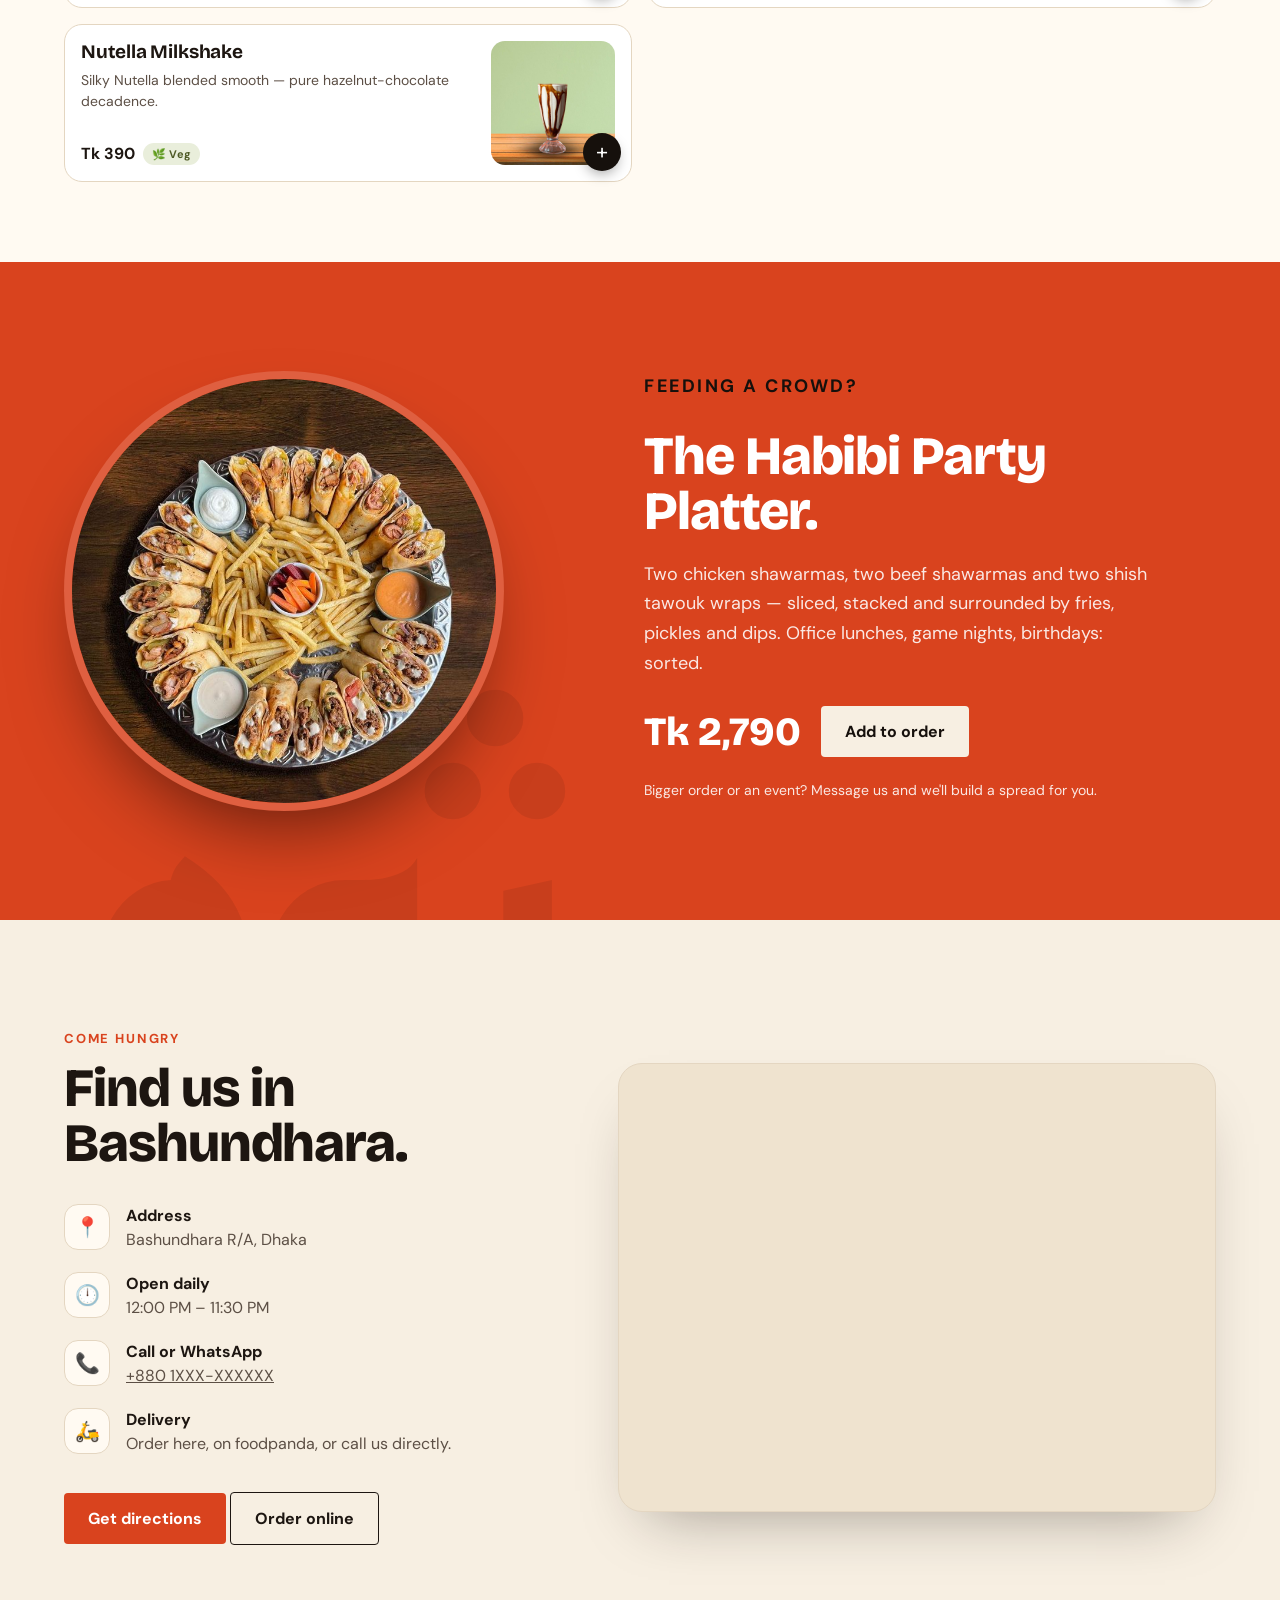
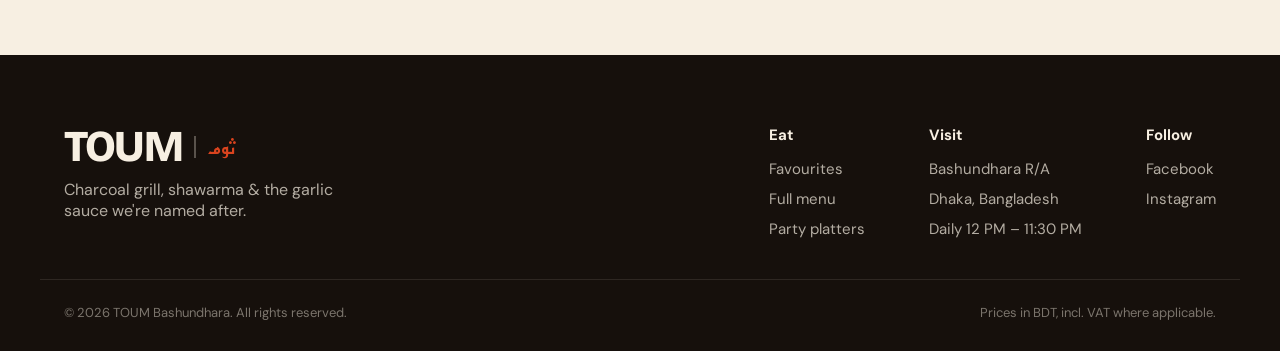
==== commit 9af7bbde: "Add link-preview tags and preview image Co-Authored-By: Claude Opus 5.5 <noreply@anthropic.com>" ====
--- a/index.html
+++ b/index.html
@@ -6,6 +6,15 @@
 <title>TOUM — Charcoal Grill & Shawarma · Bashundhara</title>
 <meta name="description" content="TOUM Bashundhara — charcoal-grilled shawarma, shish tawouk, adana kebab, faham chicken and the garlic sauce we're named after. Order online.">
 <meta name="theme-color" content="#16100c">
+<meta property="og:type" content="website">
+<meta property="og:site_name" content="TOUM">
+<meta property="og:title" content="TOUM — Charcoal Grill & Shawarma · Bashundhara">
+<meta property="og:description" content="Charcoal-grilled shawarma, shish tawouk, adana kebab, faham chicken and the garlic sauce we're named after. Order straight to WhatsApp.">
+<meta property="og:url" content="https://alvik1234567-commits.github.io/toum-bashundhara/">
+<meta property="og:image" content="https://alvik1234567-commits.github.io/toum-bashundhara/img/og.jpg">
+<meta property="og:image:width" content="1200">
+<meta property="og:image:height" content="630">
+<meta name="twitter:card" content="summary_large_image">
 <link rel="icon" href="data:image/svg+xml,%3Csvg xmlns='http://www.w3.org/2000/svg' viewBox='0 0 64 64'%3E%3Crect width='64' height='64' rx='14' fill='%2316100c'/%3E%3Ctext x='32' y='44' font-family='Arial Black,Arial' font-weight='900' font-size='34' text-anchor='middle' fill='%23f7efe2'%3ET%3C/text%3E%3Ccircle cx='47' cy='18' r='6' fill='%23d9431e'/%3E%3C/svg%3E">
 <link rel="preconnect" href="https://fonts.googleapis.com">
 <link rel="preconnect" href="https://fonts.gstatic.com" crossorigin>
--- a/style.css
+++ b/style.css
@@ -217,8 +217,8 @@
 
 /* fab + toast */
 .fab{position:fixed;left:16px;right:16px;bottom:16px;z-index:60;background:var(--fire);color:#fff;padding:16px 20px;border-radius:4px;font-weight:600;display:none;justify-content:center;gap:6px}
-.toast{position:fixed;left:50%;bottom:28px;transform:translate(-50%,120px);background:var(--char);color:var(--cream);padding:14px 22px;border-radius:999px;font-weight:600;font-size:15px;z-index:100;transition:transform .35s cubic-bezier(.2,.9,.3,1.2);box-shadow:0 14px 30px -10px rgba(0,0,0,.5);white-space:nowrap}
-.toast.show{transform:translate(-50%,0)}
+.toast{position:fixed;left:50%;bottom:28px;transform:translate(-50%,24px);opacity:0;visibility:hidden;background:var(--char);color:var(--cream);padding:14px 22px;border-radius:4px;font-weight:600;font-size:15px;z-index:100;transition:transform .35s cubic-bezier(.2,.9,.3,1.2),opacity .25s,visibility .35s;box-shadow:0 14px 30px -10px rgba(0,0,0,.5);white-space:nowrap}
+.toast.show{transform:translate(-50%,0);opacity:1;visibility:visible}
 
 /* ---------- MOTION ---------- */
 /* masked word rise */
@@ -235,8 +235,9 @@
 /* hand-drawn underline under "garlic sauce" */
 .hero .hl{position:relative;white-space:nowrap}
 .scribble{position:absolute;left:-2%;bottom:.02em;width:104%;height:.16em;overflow:visible;pointer-events:none}
-.scribble path{fill:none;stroke:var(--saffron);stroke-width:5;stroke-linecap:round;stroke-dasharray:340;stroke-dashoffset:340;transition:stroke-dashoffset 1s cubic-bezier(.6,0,.2,1) var(--d,1s)}
-.hl.in .scribble path{stroke-dashoffset:0}
+.scribble path{fill:none;stroke:var(--saffron);stroke-width:6;stroke-linecap:round;stroke-dasharray:340;stroke-dashoffset:340;animation:scribble 5s cubic-bezier(.65,0,.35,1) var(--d,1s) infinite backwards}
+/* draw in left→right, hold, wipe out to the right, pause, repeat */
+@keyframes scribble{0%{stroke-dashoffset:340}22%{stroke-dashoffset:0}72%{stroke-dashoffset:0}92%,100%{stroke-dashoffset:-340}}
 /* bestseller rule draws across */
 .strip-head{position:relative;border-top:0!important}
 .strip-head::before{content:"";position:absolute;top:0;left:0;right:0;height:2px;background:var(--char);transform-origin:left;transform:scaleX(0);transition:transform 1.4s cubic-bezier(.6,0,.2,1) var(--d,0s)}
@@ -284,4 +285,4 @@
   .toast{bottom:90px}
   .foot-cols{gap:36px}
 }
-@media (prefers-reduced-motion:reduce){*,*::before,*::after{animation:none!important;transition:none!important}.fx,.fx-spin{opacity:1}.split .w>span{transform:none}.scribble path{stroke-dashoffset:0}.strip-head::before{transform:none}}
+@media (prefers-reduced-motion:reduce){*:not(.scribble path),*::before,*::after{animation:none!important;transition:none!important}.fx,.fx-spin{opacity:1}.split .w>span{transform:none}.strip-head::before{transform:none}}
